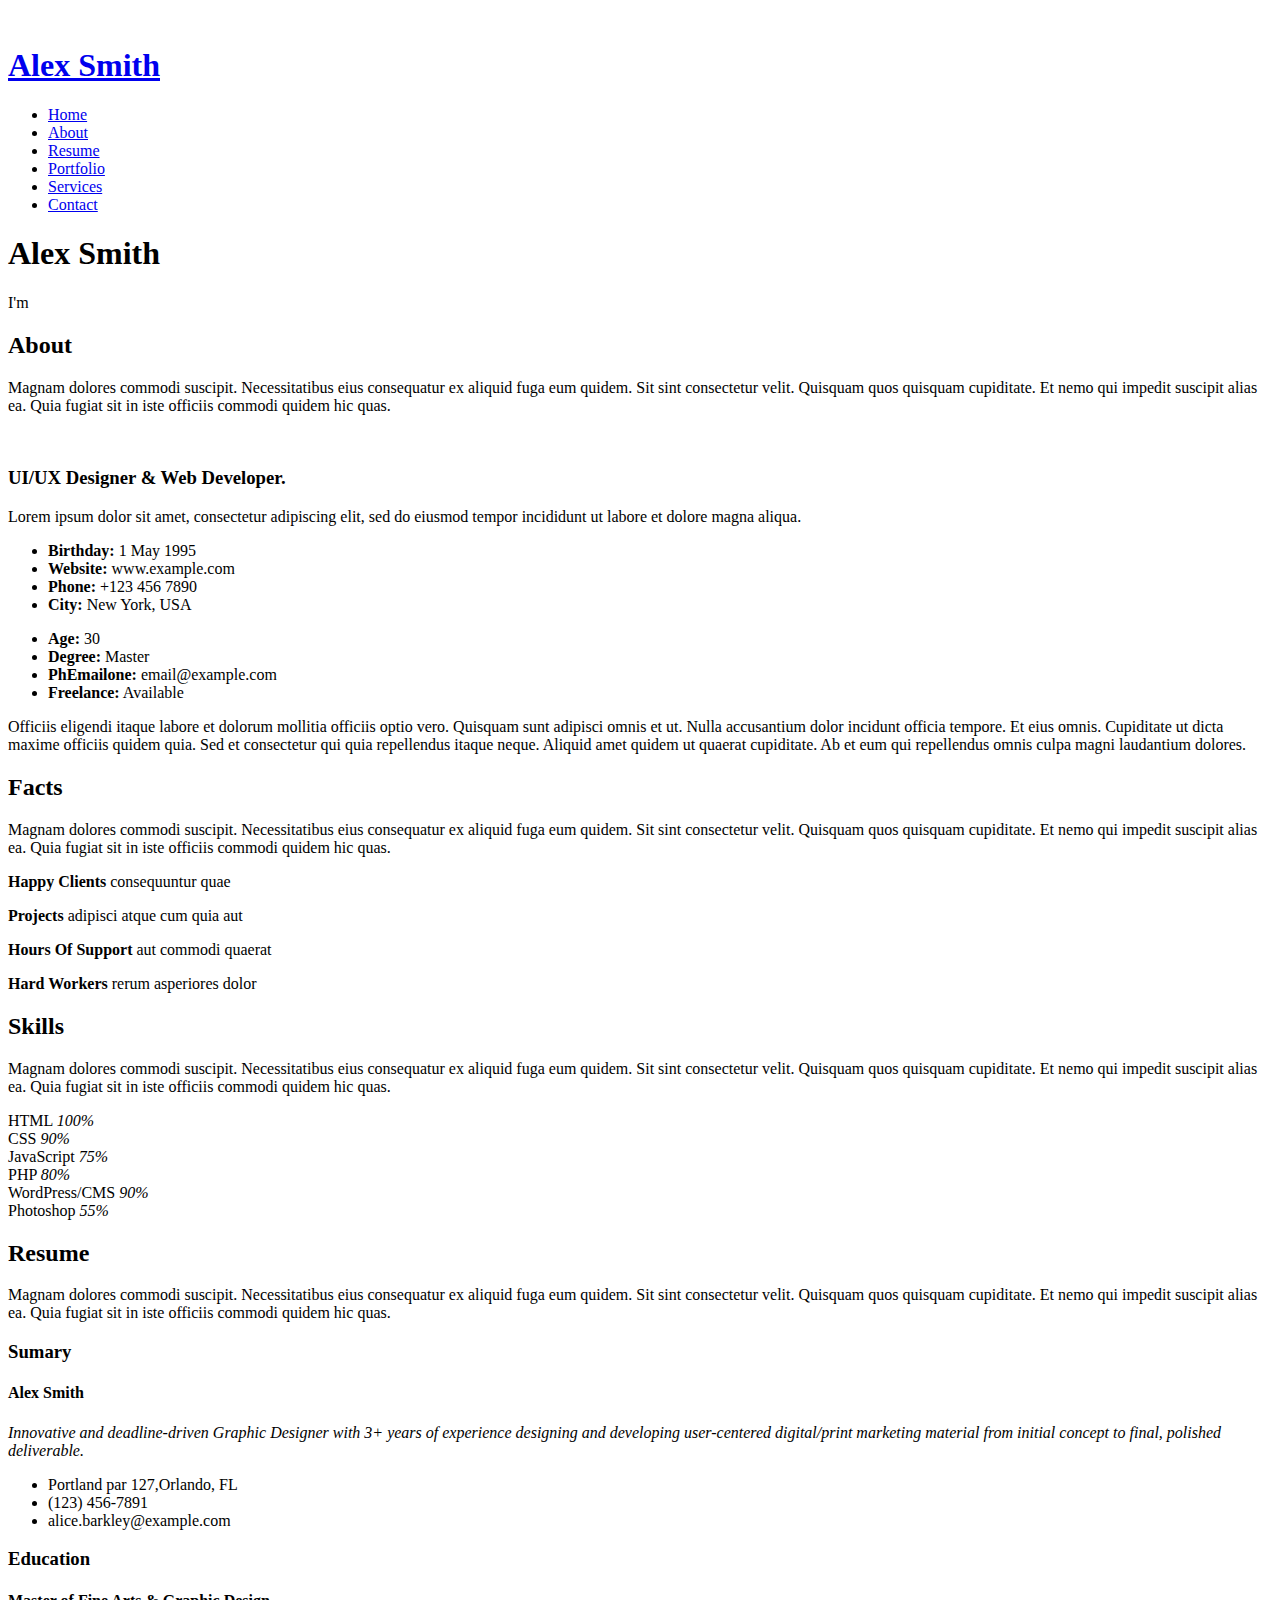
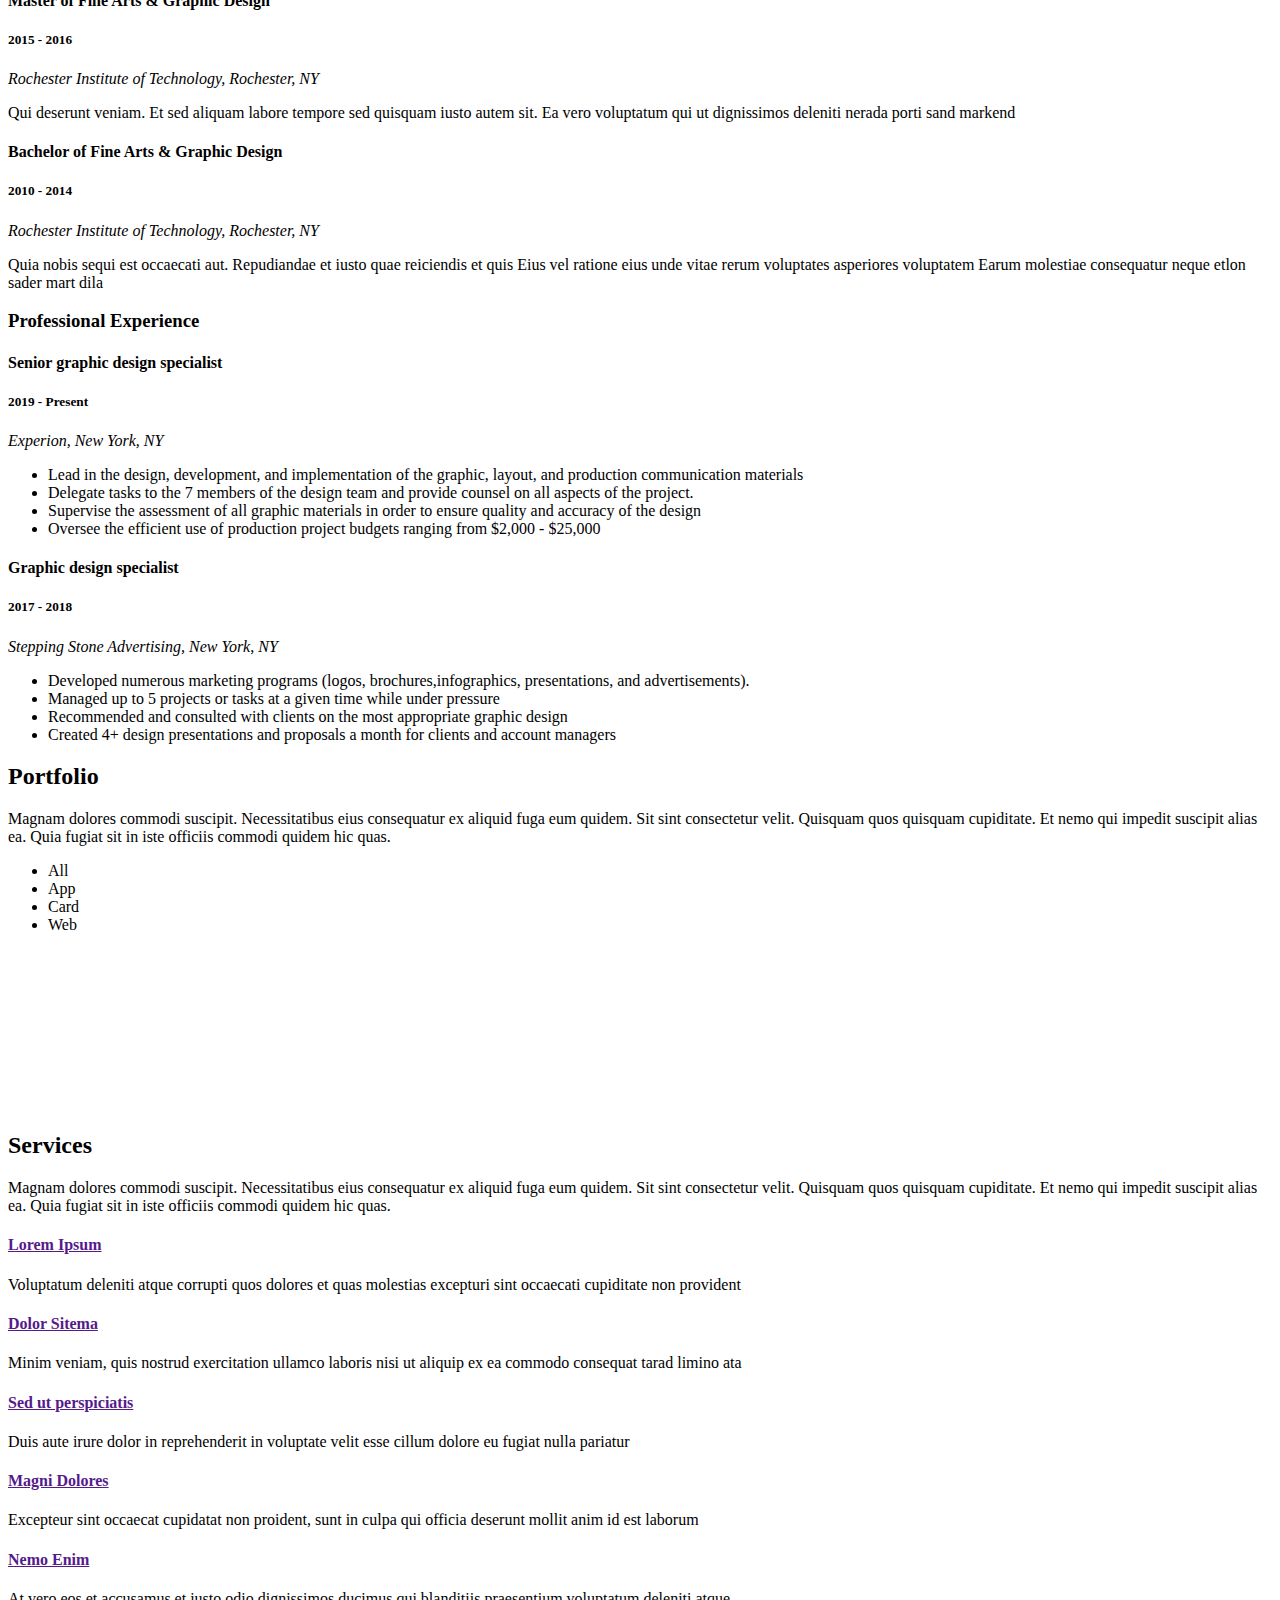
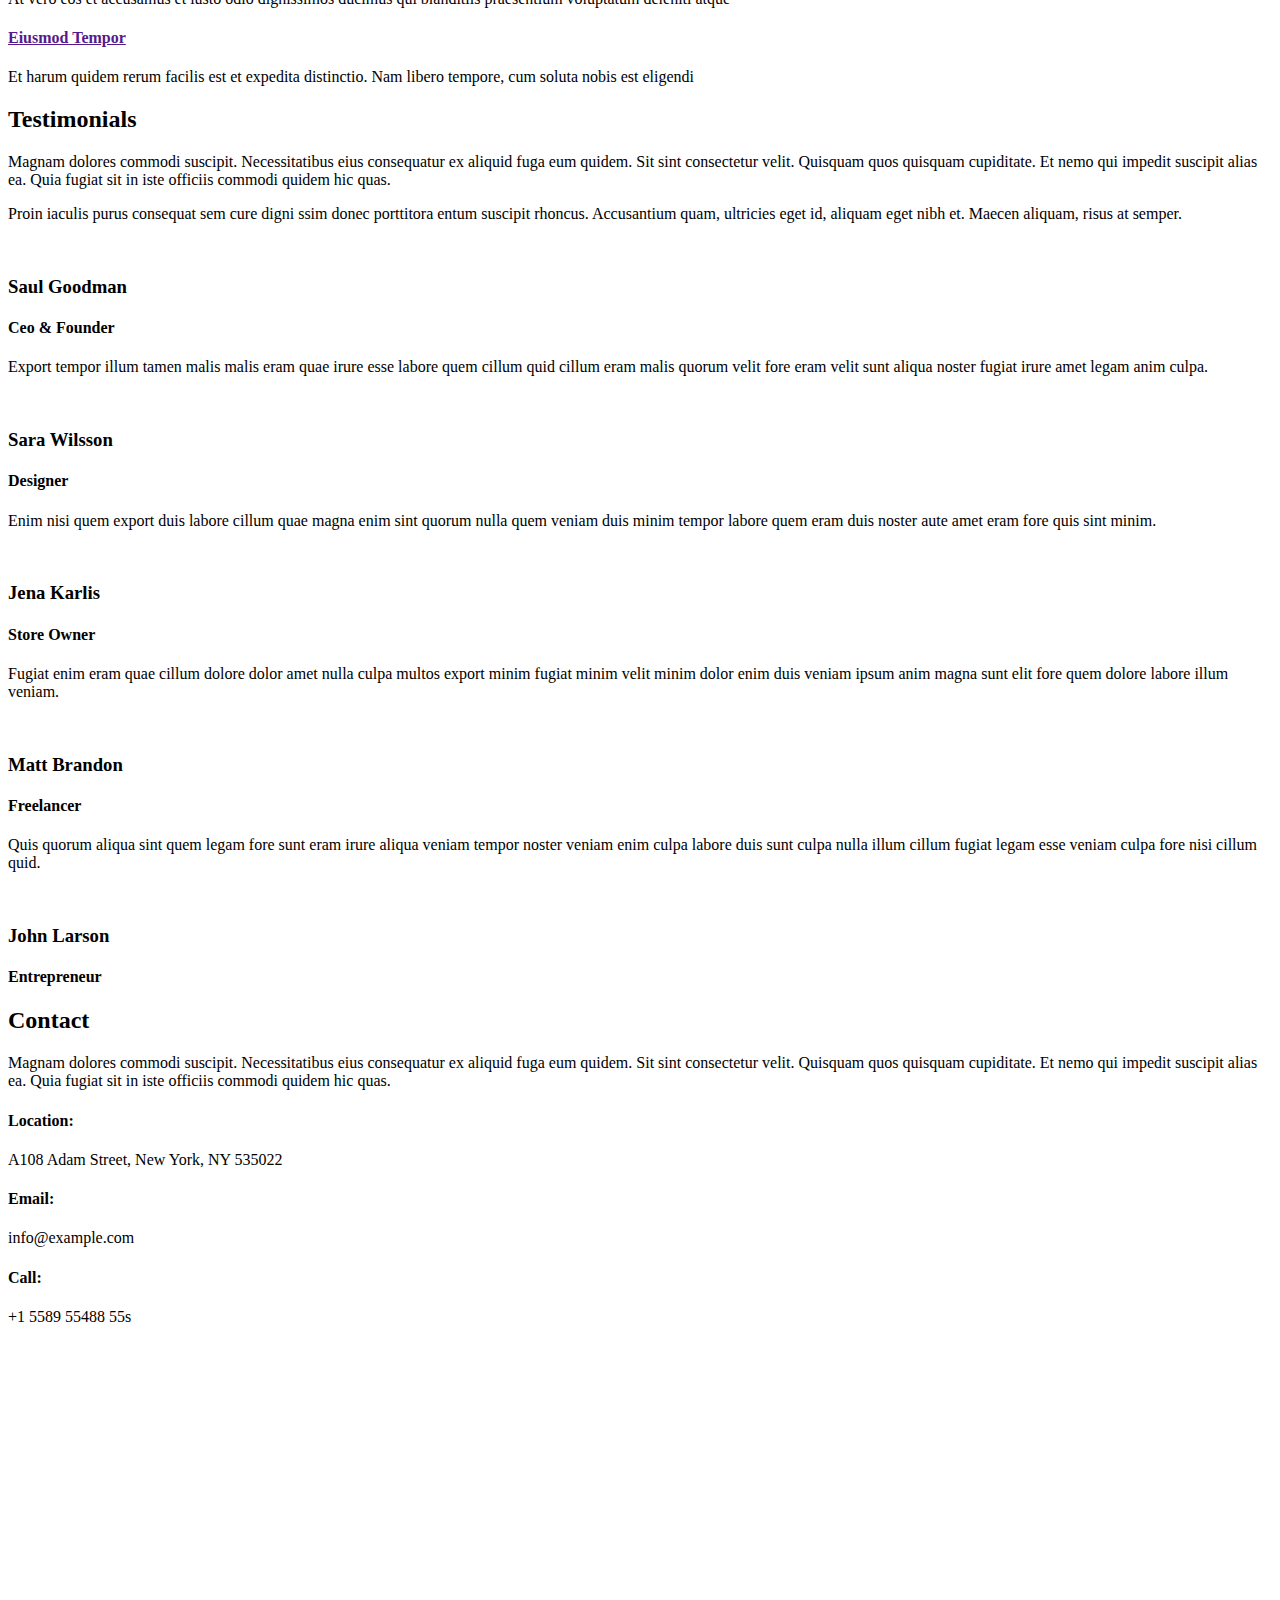
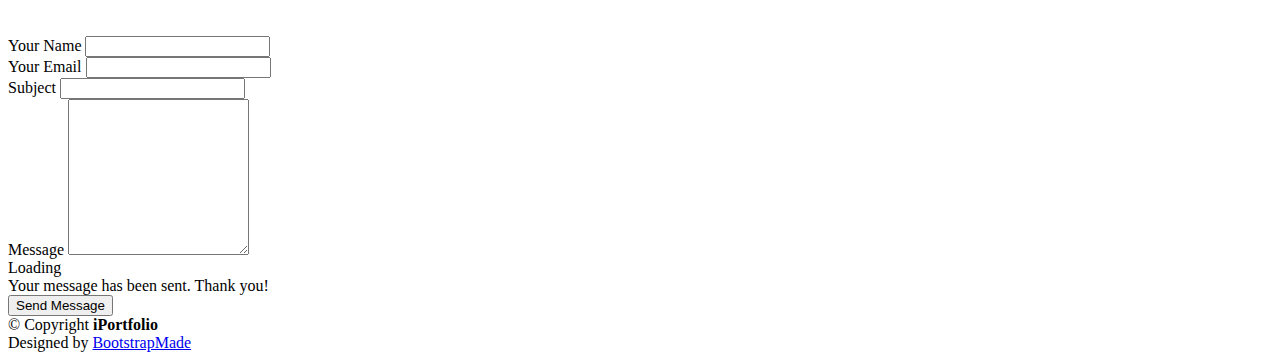
==== index.html @ 8439ad26 "Add files via upload" ====
<!DOCTYPE html>
<html lang="en">

<head>
  <meta charset="utf-8">
  <meta content="width=device-width, initial-scale=1.0" name="viewport">

  <title>iPortfolio Bootstrap Template - Index</title>
  <meta content="" name="description">
  <meta content="" name="keywords">

  <!-- Favicons -->
  <link href="assets/img/favicon.png" rel="icon">
  <link href="assets/img/apple-touch-icon.png" rel="apple-touch-icon">

  <!-- Google Fonts -->
  <link href="https://fonts.googleapis.com/css?family=Open+Sans:300,300i,400,400i,600,600i,700,700i|Raleway:300,300i,400,400i,500,500i,600,600i,700,700i|Poppins:300,300i,400,400i,500,500i,600,600i,700,700i" rel="stylesheet">

  <!-- Vendor CSS Files -->
  <link href="assets/vendor/aos/aos.css" rel="stylesheet">
  <link href="assets/vendor/bootstrap/css/bootstrap.min.css" rel="stylesheet">
  <link href="assets/vendor/bootstrap-icons/bootstrap-icons.css" rel="stylesheet">
  <link href="assets/vendor/boxicons/css/boxicons.min.css" rel="stylesheet">
  <link href="assets/vendor/glightbox/css/glightbox.min.css" rel="stylesheet">
  <link href="assets/vendor/swiper/swiper-bundle.min.css" rel="stylesheet">

  <!-- Template Main CSS File -->
  <link href="assets/css/style.css" rel="stylesheet">

  <!-- =======================================================
  * Template Name: iPortfolio - v3.9.1
  * Template URL: https://bootstrapmade.com/iportfolio-bootstrap-portfolio-websites-template/
  * Author: BootstrapMade.com
  * License: https://bootstrapmade.com/license/
  ======================================================== -->
</head>

<body>

  <!-- ======= Mobile nav toggle button ======= -->
  <i class="bi bi-list mobile-nav-toggle d-xl-none"></i>

  <!-- ======= Header ======= -->
  <header id="header">
    <div class="d-flex flex-column">

      <div class="profile">
        <img src="assets/img/profile-img.jpg" alt="" class="img-fluid rounded-circle">
        <h1 class="text-light"><a href="index.html">Alex Smith</a></h1>
        <div class="social-links mt-3 text-center">
          <a href="#" class="twitter"><i class="bx bxl-twitter"></i></a>
          <a href="#" class="facebook"><i class="bx bxl-facebook"></i></a>
          <a href="#" class="instagram"><i class="bx bxl-instagram"></i></a>
          <a href="#" class="google-plus"><i class="bx bxl-skype"></i></a>
          <a href="#" class="linkedin"><i class="bx bxl-linkedin"></i></a>
        </div>
      </div>

      <nav id="navbar" class="nav-menu navbar">
        <ul>
          <li><a href="#hero" class="nav-link scrollto active"><i class="bx bx-home"></i> <span>Home</span></a></li>
          <li><a href="#about" class="nav-link scrollto"><i class="bx bx-user"></i> <span>About</span></a></li>
          <li><a href="#resume" class="nav-link scrollto"><i class="bx bx-file-blank"></i> <span>Resume</span></a></li>
          <li><a href="#portfolio" class="nav-link scrollto"><i class="bx bx-book-content"></i> <span>Portfolio</span></a></li>
          <li><a href="#services" class="nav-link scrollto"><i class="bx bx-server"></i> <span>Services</span></a></li>
          <li><a href="#contact" class="nav-link scrollto"><i class="bx bx-envelope"></i> <span>Contact</span></a></li>
        </ul>
      </nav><!-- .nav-menu -->
    </div>
  </header><!-- End Header -->

  <!-- ======= Hero Section ======= -->
  <section id="hero" class="d-flex flex-column justify-content-center align-items-center">
    <div class="hero-container" data-aos="fade-in">
      <h1>Alex Smith</h1>
      <p>I'm <span class="typed" data-typed-items="Designer, Developer, Freelancer, Photographer"></span></p>
    </div>
  </section><!-- End Hero -->

  <main id="main">

    <!-- ======= About Section ======= -->
    <section id="about" class="about">
      <div class="container">

        <div class="section-title">
          <h2>About</h2>
          <p>Magnam dolores commodi suscipit. Necessitatibus eius consequatur ex aliquid fuga eum quidem. Sit sint consectetur velit. Quisquam quos quisquam cupiditate. Et nemo qui impedit suscipit alias ea. Quia fugiat sit in iste officiis commodi quidem hic quas.</p>
        </div>

        <div class="row">
          <div class="col-lg-4" data-aos="fade-right">
            <img src="assets/img/profile-img.jpg" class="img-fluid" alt="">
          </div>
          <div class="col-lg-8 pt-4 pt-lg-0 content" data-aos="fade-left">
            <h3>UI/UX Designer &amp; Web Developer.</h3>
            <p class="fst-italic">
              Lorem ipsum dolor sit amet, consectetur adipiscing elit, sed do eiusmod tempor incididunt ut labore et dolore
              magna aliqua.
            </p>
            <div class="row">
              <div class="col-lg-6">
                <ul>
                  <li><i class="bi bi-chevron-right"></i> <strong>Birthday:</strong> <span>1 May 1995</span></li>
                  <li><i class="bi bi-chevron-right"></i> <strong>Website:</strong> <span>www.example.com</span></li>
                  <li><i class="bi bi-chevron-right"></i> <strong>Phone:</strong> <span>+123 456 7890</span></li>
                  <li><i class="bi bi-chevron-right"></i> <strong>City:</strong> <span>New York, USA</span></li>
                </ul>
              </div>
              <div class="col-lg-6">
                <ul>
                  <li><i class="bi bi-chevron-right"></i> <strong>Age:</strong> <span>30</span></li>
                  <li><i class="bi bi-chevron-right"></i> <strong>Degree:</strong> <span>Master</span></li>
                  <li><i class="bi bi-chevron-right"></i> <strong>PhEmailone:</strong> <span>email@example.com</span></li>
                  <li><i class="bi bi-chevron-right"></i> <strong>Freelance:</strong> <span>Available</span></li>
                </ul>
              </div>
            </div>
            <p>
              Officiis eligendi itaque labore et dolorum mollitia officiis optio vero. Quisquam sunt adipisci omnis et ut. Nulla accusantium dolor incidunt officia tempore. Et eius omnis.
              Cupiditate ut dicta maxime officiis quidem quia. Sed et consectetur qui quia repellendus itaque neque. Aliquid amet quidem ut quaerat cupiditate. Ab et eum qui repellendus omnis culpa magni laudantium dolores.
            </p>
          </div>
        </div>

      </div>
    </section><!-- End About Section -->

    <!-- ======= Facts Section ======= -->
    <section id="facts" class="facts">
      <div class="container">

        <div class="section-title">
          <h2>Facts</h2>
          <p>Magnam dolores commodi suscipit. Necessitatibus eius consequatur ex aliquid fuga eum quidem. Sit sint consectetur velit. Quisquam quos quisquam cupiditate. Et nemo qui impedit suscipit alias ea. Quia fugiat sit in iste officiis commodi quidem hic quas.</p>
        </div>

        <div class="row no-gutters">

          <div class="col-lg-3 col-md-6 d-md-flex align-items-md-stretch" data-aos="fade-up">
            <div class="count-box">
              <i class="bi bi-emoji-smile"></i>
              <span data-purecounter-start="0" data-purecounter-end="232" data-purecounter-duration="1" class="purecounter"></span>
              <p><strong>Happy Clients</strong> consequuntur quae</p>
            </div>
          </div>

          <div class="col-lg-3 col-md-6 d-md-flex align-items-md-stretch" data-aos="fade-up" data-aos-delay="100">
            <div class="count-box">
              <i class="bi bi-journal-richtext"></i>
              <span data-purecounter-start="0" data-purecounter-end="521" data-purecounter-duration="1" class="purecounter"></span>
              <p><strong>Projects</strong> adipisci atque cum quia aut</p>
            </div>
          </div>

          <div class="col-lg-3 col-md-6 d-md-flex align-items-md-stretch" data-aos="fade-up" data-aos-delay="200">
            <div class="count-box">
              <i class="bi bi-headset"></i>
              <span data-purecounter-start="0" data-purecounter-end="1453" data-purecounter-duration="1" class="purecounter"></span>
              <p><strong>Hours Of Support</strong> aut commodi quaerat</p>
            </div>
          </div>

          <div class="col-lg-3 col-md-6 d-md-flex align-items-md-stretch" data-aos="fade-up" data-aos-delay="300">
            <div class="count-box">
              <i class="bi bi-people"></i>
              <span data-purecounter-start="0" data-purecounter-end="32" data-purecounter-duration="1" class="purecounter"></span>
              <p><strong>Hard Workers</strong> rerum asperiores dolor</p>
            </div>
          </div>

        </div>

      </div>
    </section><!-- End Facts Section -->

    <!-- ======= Skills Section ======= -->
    <section id="skills" class="skills section-bg">
      <div class="container">

        <div class="section-title">
          <h2>Skills</h2>
          <p>Magnam dolores commodi suscipit. Necessitatibus eius consequatur ex aliquid fuga eum quidem. Sit sint consectetur velit. Quisquam quos quisquam cupiditate. Et nemo qui impedit suscipit alias ea. Quia fugiat sit in iste officiis commodi quidem hic quas.</p>
        </div>

        <div class="row skills-content">

          <div class="col-lg-6" data-aos="fade-up">

            <div class="progress">
              <span class="skill">HTML <i class="val">100%</i></span>
              <div class="progress-bar-wrap">
                <div class="progress-bar" role="progressbar" aria-valuenow="100" aria-valuemin="0" aria-valuemax="100"></div>
              </div>
            </div>

            <div class="progress">
              <span class="skill">CSS <i class="val">90%</i></span>
              <div class="progress-bar-wrap">
                <div class="progress-bar" role="progressbar" aria-valuenow="90" aria-valuemin="0" aria-valuemax="100"></div>
              </div>
            </div>

            <div class="progress">
              <span class="skill">JavaScript <i class="val">75%</i></span>
              <div class="progress-bar-wrap">
                <div class="progress-bar" role="progressbar" aria-valuenow="75" aria-valuemin="0" aria-valuemax="100"></div>
              </div>
            </div>

          </div>

          <div class="col-lg-6" data-aos="fade-up" data-aos-delay="100">

            <div class="progress">
              <span class="skill">PHP <i class="val">80%</i></span>
              <div class="progress-bar-wrap">
                <div class="progress-bar" role="progressbar" aria-valuenow="80" aria-valuemin="0" aria-valuemax="100"></div>
              </div>
            </div>

            <div class="progress">
              <span class="skill">WordPress/CMS <i class="val">90%</i></span>
              <div class="progress-bar-wrap">
                <div class="progress-bar" role="progressbar" aria-valuenow="90" aria-valuemin="0" aria-valuemax="100"></div>
              </div>
            </div>

            <div class="progress">
              <span class="skill">Photoshop <i class="val">55%</i></span>
              <div class="progress-bar-wrap">
                <div class="progress-bar" role="progressbar" aria-valuenow="55" aria-valuemin="0" aria-valuemax="100"></div>
              </div>
            </div>

          </div>

        </div>

      </div>
    </section><!-- End Skills Section -->

    <!-- ======= Resume Section ======= -->
    <section id="resume" class="resume">
      <div class="container">

        <div class="section-title">
          <h2>Resume</h2>
          <p>Magnam dolores commodi suscipit. Necessitatibus eius consequatur ex aliquid fuga eum quidem. Sit sint consectetur velit. Quisquam quos quisquam cupiditate. Et nemo qui impedit suscipit alias ea. Quia fugiat sit in iste officiis commodi quidem hic quas.</p>
        </div>

        <div class="row">
          <div class="col-lg-6" data-aos="fade-up">
            <h3 class="resume-title">Sumary</h3>
            <div class="resume-item pb-0">
              <h4>Alex Smith</h4>
              <p><em>Innovative and deadline-driven Graphic Designer with 3+ years of experience designing and developing user-centered digital/print marketing material from initial concept to final, polished deliverable.</em></p>
              <ul>
                <li>Portland par 127,Orlando, FL</li>
                <li>(123) 456-7891</li>
                <li>alice.barkley@example.com</li>
              </ul>
            </div>

            <h3 class="resume-title">Education</h3>
            <div class="resume-item">
              <h4>Master of Fine Arts &amp; Graphic Design</h4>
              <h5>2015 - 2016</h5>
              <p><em>Rochester Institute of Technology, Rochester, NY</em></p>
              <p>Qui deserunt veniam. Et sed aliquam labore tempore sed quisquam iusto autem sit. Ea vero voluptatum qui ut dignissimos deleniti nerada porti sand markend</p>
            </div>
            <div class="resume-item">
              <h4>Bachelor of Fine Arts &amp; Graphic Design</h4>
              <h5>2010 - 2014</h5>
              <p><em>Rochester Institute of Technology, Rochester, NY</em></p>
              <p>Quia nobis sequi est occaecati aut. Repudiandae et iusto quae reiciendis et quis Eius vel ratione eius unde vitae rerum voluptates asperiores voluptatem Earum molestiae consequatur neque etlon sader mart dila</p>
            </div>
          </div>
          <div class="col-lg-6" data-aos="fade-up" data-aos-delay="100">
            <h3 class="resume-title">Professional Experience</h3>
            <div class="resume-item">
              <h4>Senior graphic design specialist</h4>
              <h5>2019 - Present</h5>
              <p><em>Experion, New York, NY </em></p>
              <ul>
                <li>Lead in the design, development, and implementation of the graphic, layout, and production communication materials</li>
                <li>Delegate tasks to the 7 members of the design team and provide counsel on all aspects of the project. </li>
                <li>Supervise the assessment of all graphic materials in order to ensure quality and accuracy of the design</li>
                <li>Oversee the efficient use of production project budgets ranging from $2,000 - $25,000</li>
              </ul>
            </div>
            <div class="resume-item">
              <h4>Graphic design specialist</h4>
              <h5>2017 - 2018</h5>
              <p><em>Stepping Stone Advertising, New York, NY</em></p>
              <ul>
                <li>Developed numerous marketing programs (logos, brochures,infographics, presentations, and advertisements).</li>
                <li>Managed up to 5 projects or tasks at a given time while under pressure</li>
                <li>Recommended and consulted with clients on the most appropriate graphic design</li>
                <li>Created 4+ design presentations and proposals a month for clients and account managers</li>
              </ul>
            </div>
          </div>
        </div>

      </div>
    </section><!-- End Resume Section -->

    <!-- ======= Portfolio Section ======= -->
    <section id="portfolio" class="portfolio section-bg">
      <div class="container">

        <div class="section-title">
          <h2>Portfolio</h2>
          <p>Magnam dolores commodi suscipit. Necessitatibus eius consequatur ex aliquid fuga eum quidem. Sit sint consectetur velit. Quisquam quos quisquam cupiditate. Et nemo qui impedit suscipit alias ea. Quia fugiat sit in iste officiis commodi quidem hic quas.</p>
        </div>

        <div class="row" data-aos="fade-up">
          <div class="col-lg-12 d-flex justify-content-center">
            <ul id="portfolio-flters">
              <li data-filter="*" class="filter-active">All</li>
              <li data-filter=".filter-app">App</li>
              <li data-filter=".filter-card">Card</li>
              <li data-filter=".filter-web">Web</li>
            </ul>
          </div>
        </div>

        <div class="row portfolio-container" data-aos="fade-up" data-aos-delay="100">

          <div class="col-lg-4 col-md-6 portfolio-item filter-app">
            <div class="portfolio-wrap">
              <img src="assets/img/portfolio/portfolio-1.jpg" class="img-fluid" alt="">
              <div class="portfolio-links">
                <a href="assets/img/portfolio/portfolio-1.jpg" data-gallery="portfolioGallery" class="portfolio-lightbox" title="App 1"><i class="bx bx-plus"></i></a>
                <a href="portfolio-details.html" title="More Details"><i class="bx bx-link"></i></a>
              </div>
            </div>
          </div>

          <div class="col-lg-4 col-md-6 portfolio-item filter-web">
            <div class="portfolio-wrap">
              <img src="assets/img/portfolio/portfolio-2.jpg" class="img-fluid" alt="">
              <div class="portfolio-links">
                <a href="assets/img/portfolio/portfolio-2.jpg" data-gallery="portfolioGallery" class="portfolio-lightbox" title="Web 3"><i class="bx bx-plus"></i></a>
                <a href="portfolio-details.html" title="More Details"><i class="bx bx-link"></i></a>
              </div>
            </div>
          </div>

          <div class="col-lg-4 col-md-6 portfolio-item filter-app">
            <div class="portfolio-wrap">
              <img src="assets/img/portfolio/portfolio-3.jpg" class="img-fluid" alt="">
              <div class="portfolio-links">
                <a href="assets/img/portfolio/portfolio-3.jpg" data-gallery="portfolioGallery" class="portfolio-lightbox" title="App 2"><i class="bx bx-plus"></i></a>
                <a href="portfolio-details.html" title="More Details"><i class="bx bx-link"></i></a>
              </div>
            </div>
          </div>

          <div class="col-lg-4 col-md-6 portfolio-item filter-card">
            <div class="portfolio-wrap">
              <img src="assets/img/portfolio/portfolio-4.jpg" class="img-fluid" alt="">
              <div class="portfolio-links">
                <a href="assets/img/portfolio/portfolio-4.jpg" data-gallery="portfolioGallery" class="portfolio-lightbox" title="Card 2"><i class="bx bx-plus"></i></a>
                <a href="portfolio-details.html" title="More Details"><i class="bx bx-link"></i></a>
              </div>
            </div>
          </div>

          <div class="col-lg-4 col-md-6 portfolio-item filter-web">
            <div class="portfolio-wrap">
              <img src="assets/img/portfolio/portfolio-5.jpg" class="img-fluid" alt="">
              <div class="portfolio-links">
                <a href="assets/img/portfolio/portfolio-5.jpg" data-gallery="portfolioGallery" class="portfolio-lightbox" title="Web 2"><i class="bx bx-plus"></i></a>
                <a href="portfolio-details.html" title="More Details"><i class="bx bx-link"></i></a>
              </div>
            </div>
          </div>

          <div class="col-lg-4 col-md-6 portfolio-item filter-app">
            <div class="portfolio-wrap">
              <img src="assets/img/portfolio/portfolio-6.jpg" class="img-fluid" alt="">
              <div class="portfolio-links">
                <a href="assets/img/portfolio/portfolio-6.jpg" data-gallery="portfolioGallery" class="portfolio-lightbox" title="App 3"><i class="bx bx-plus"></i></a>
                <a href="portfolio-details.html" title="More Details"><i class="bx bx-link"></i></a>
              </div>
            </div>
          </div>

          <div class="col-lg-4 col-md-6 portfolio-item filter-card">
            <div class="portfolio-wrap">
              <img src="assets/img/portfolio/portfolio-7.jpg" class="img-fluid" alt="">
              <div class="portfolio-links">
                <a href="assets/img/portfolio/portfolio-7.jpg" data-gallery="portfolioGallery" class="portfolio-lightbox" title="Card 1"><i class="bx bx-plus"></i></a>
                <a href="portfolio-details.html" title="More Details"><i class="bx bx-link"></i></a>
              </div>
            </div>
          </div>

          <div class="col-lg-4 col-md-6 portfolio-item filter-card">
            <div class="portfolio-wrap">
              <img src="assets/img/portfolio/portfolio-8.jpg" class="img-fluid" alt="">
              <div class="portfolio-links">
                <a href="assets/img/portfolio/portfolio-8.jpg" data-gallery="portfolioGallery" class="portfolio-lightbox" title="Card 3"><i class="bx bx-plus"></i></a>
                <a href="portfolio-details.html" title="More Details"><i class="bx bx-link"></i></a>
              </div>
            </div>
          </div>

          <div class="col-lg-4 col-md-6 portfolio-item filter-web">
            <div class="portfolio-wrap">
              <img src="assets/img/portfolio/portfolio-9.jpg" class="img-fluid" alt="">
              <div class="portfolio-links">
                <a href="assets/img/portfolio/portfolio-9.jpg" data-gallery="portfolioGallery" class="portfolio-lightbox" title="Web 3"><i class="bx bx-plus"></i></a>
                <a href="portfolio-details.html" title="More Details"><i class="bx bx-link"></i></a>
              </div>
            </div>
          </div>

        </div>

      </div>
    </section><!-- End Portfolio Section -->

    <!-- ======= Services Section ======= -->
    <section id="services" class="services">
      <div class="container">

        <div class="section-title">
          <h2>Services</h2>
          <p>Magnam dolores commodi suscipit. Necessitatibus eius consequatur ex aliquid fuga eum quidem. Sit sint consectetur velit. Quisquam quos quisquam cupiditate. Et nemo qui impedit suscipit alias ea. Quia fugiat sit in iste officiis commodi quidem hic quas.</p>
        </div>

        <div class="row">
          <div class="col-lg-4 col-md-6 icon-box" data-aos="fade-up">
            <div class="icon"><i class="bi bi-briefcase"></i></div>
            <h4 class="title"><a href="">Lorem Ipsum</a></h4>
            <p class="description">Voluptatum deleniti atque corrupti quos dolores et quas molestias excepturi sint occaecati cupiditate non provident</p>
          </div>
          <div class="col-lg-4 col-md-6 icon-box" data-aos="fade-up" data-aos-delay="100">
            <div class="icon"><i class="bi bi-card-checklist"></i></div>
            <h4 class="title"><a href="">Dolor Sitema</a></h4>
            <p class="description">Minim veniam, quis nostrud exercitation ullamco laboris nisi ut aliquip ex ea commodo consequat tarad limino ata</p>
          </div>
          <div class="col-lg-4 col-md-6 icon-box" data-aos="fade-up" data-aos-delay="200">
            <div class="icon"><i class="bi bi-bar-chart"></i></div>
            <h4 class="title"><a href="">Sed ut perspiciatis</a></h4>
            <p class="description">Duis aute irure dolor in reprehenderit in voluptate velit esse cillum dolore eu fugiat nulla pariatur</p>
          </div>
          <div class="col-lg-4 col-md-6 icon-box" data-aos="fade-up" data-aos-delay="300">
            <div class="icon"><i class="bi bi-binoculars"></i></div>
            <h4 class="title"><a href="">Magni Dolores</a></h4>
            <p class="description">Excepteur sint occaecat cupidatat non proident, sunt in culpa qui officia deserunt mollit anim id est laborum</p>
          </div>
          <div class="col-lg-4 col-md-6 icon-box" data-aos="fade-up" data-aos-delay="400">
            <div class="icon"><i class="bi bi-brightness-high"></i></div>
            <h4 class="title"><a href="">Nemo Enim</a></h4>
            <p class="description">At vero eos et accusamus et iusto odio dignissimos ducimus qui blanditiis praesentium voluptatum deleniti atque</p>
          </div>
          <div class="col-lg-4 col-md-6 icon-box" data-aos="fade-up" data-aos-delay="500">
            <div class="icon"><i class="bi bi-calendar4-week"></i></div>
            <h4 class="title"><a href="">Eiusmod Tempor</a></h4>
            <p class="description">Et harum quidem rerum facilis est et expedita distinctio. Nam libero tempore, cum soluta nobis est eligendi</p>
          </div>
        </div>

      </div>
    </section><!-- End Services Section -->

    <!-- ======= Testimonials Section ======= -->
    <section id="testimonials" class="testimonials section-bg">
      <div class="container">

        <div class="section-title">
          <h2>Testimonials</h2>
          <p>Magnam dolores commodi suscipit. Necessitatibus eius consequatur ex aliquid fuga eum quidem. Sit sint consectetur velit. Quisquam quos quisquam cupiditate. Et nemo qui impedit suscipit alias ea. Quia fugiat sit in iste officiis commodi quidem hic quas.</p>
        </div>

        <div class="testimonials-slider swiper" data-aos="fade-up" data-aos-delay="100">
          <div class="swiper-wrapper">

            <div class="swiper-slide">
              <div class="testimonial-item" data-aos="fade-up">
                <p>
                  <i class="bx bxs-quote-alt-left quote-icon-left"></i>
                  Proin iaculis purus consequat sem cure digni ssim donec porttitora entum suscipit rhoncus. Accusantium quam, ultricies eget id, aliquam eget nibh et. Maecen aliquam, risus at semper.
                  <i class="bx bxs-quote-alt-right quote-icon-right"></i>
                </p>
                <img src="assets/img/testimonials/testimonials-1.jpg" class="testimonial-img" alt="">
                <h3>Saul Goodman</h3>
                <h4>Ceo &amp; Founder</h4>
              </div>
            </div><!-- End testimonial item -->

            <div class="swiper-slide">
              <div class="testimonial-item" data-aos="fade-up" data-aos-delay="100">
                <p>
                  <i class="bx bxs-quote-alt-left quote-icon-left"></i>
                  Export tempor illum tamen malis malis eram quae irure esse labore quem cillum quid cillum eram malis quorum velit fore eram velit sunt aliqua noster fugiat irure amet legam anim culpa.
                  <i class="bx bxs-quote-alt-right quote-icon-right"></i>
                </p>
                <img src="assets/img/testimonials/testimonials-2.jpg" class="testimonial-img" alt="">
                <h3>Sara Wilsson</h3>
                <h4>Designer</h4>
              </div>
            </div><!-- End testimonial item -->

            <div class="swiper-slide">
              <div class="testimonial-item" data-aos="fade-up" data-aos-delay="200">
                <p>
                  <i class="bx bxs-quote-alt-left quote-icon-left"></i>
                  Enim nisi quem export duis labore cillum quae magna enim sint quorum nulla quem veniam duis minim tempor labore quem eram duis noster aute amet eram fore quis sint minim.
                  <i class="bx bxs-quote-alt-right quote-icon-right"></i>
                </p>
                <img src="assets/img/testimonials/testimonials-3.jpg" class="testimonial-img" alt="">
                <h3>Jena Karlis</h3>
                <h4>Store Owner</h4>
              </div>
            </div><!-- End testimonial item -->

            <div class="swiper-slide">
              <div class="testimonial-item" data-aos="fade-up" data-aos-delay="300">
                <p>
                  <i class="bx bxs-quote-alt-left quote-icon-left"></i>
                  Fugiat enim eram quae cillum dolore dolor amet nulla culpa multos export minim fugiat minim velit minim dolor enim duis veniam ipsum anim magna sunt elit fore quem dolore labore illum veniam.
                  <i class="bx bxs-quote-alt-right quote-icon-right"></i>
                </p>
                <img src="assets/img/testimonials/testimonials-4.jpg" class="testimonial-img" alt="">
                <h3>Matt Brandon</h3>
                <h4>Freelancer</h4>
              </div>
            </div><!-- End testimonial item -->

            <div class="swiper-slide">
              <div class="testimonial-item" data-aos="fade-up" data-aos-delay="400">
                <p>
                  <i class="bx bxs-quote-alt-left quote-icon-left"></i>
                  Quis quorum aliqua sint quem legam fore sunt eram irure aliqua veniam tempor noster veniam enim culpa labore duis sunt culpa nulla illum cillum fugiat legam esse veniam culpa fore nisi cillum quid.
                  <i class="bx bxs-quote-alt-right quote-icon-right"></i>
                </p>
                <img src="assets/img/testimonials/testimonials-5.jpg" class="testimonial-img" alt="">
                <h3>John Larson</h3>
                <h4>Entrepreneur</h4>
              </div>
            </div><!-- End testimonial item -->

          </div>
          <div class="swiper-pagination"></div>
        </div>

      </div>
    </section><!-- End Testimonials Section -->

    <!-- ======= Contact Section ======= -->
    <section id="contact" class="contact">
      <div class="container">

        <div class="section-title">
          <h2>Contact</h2>
          <p>Magnam dolores commodi suscipit. Necessitatibus eius consequatur ex aliquid fuga eum quidem. Sit sint consectetur velit. Quisquam quos quisquam cupiditate. Et nemo qui impedit suscipit alias ea. Quia fugiat sit in iste officiis commodi quidem hic quas.</p>
        </div>

        <div class="row" data-aos="fade-in">

          <div class="col-lg-5 d-flex align-items-stretch">
            <div class="info">
              <div class="address">
                <i class="bi bi-geo-alt"></i>
                <h4>Location:</h4>
                <p>A108 Adam Street, New York, NY 535022</p>
              </div>

              <div class="email">
                <i class="bi bi-envelope"></i>
                <h4>Email:</h4>
                <p>info@example.com</p>
              </div>

              <div class="phone">
                <i class="bi bi-phone"></i>
                <h4>Call:</h4>
                <p>+1 5589 55488 55s</p>
              </div>

              <iframe src="https://www.google.com/maps/embed?pb=!1m14!1m8!1m3!1d12097.433213460943!2d-74.0062269!3d40.7101282!3m2!1i1024!2i768!4f13.1!3m3!1m2!1s0x0%3A0xb89d1fe6bc499443!2sDowntown+Conference+Center!5e0!3m2!1smk!2sbg!4v1539943755621" frameborder="0" style="border:0; width: 100%; height: 290px;" allowfullscreen></iframe>
            </div>

          </div>

          <div class="col-lg-7 mt-5 mt-lg-0 d-flex align-items-stretch">
            <form action="forms/contact.php" method="post" role="form" class="php-email-form">
              <div class="row">
                <div class="form-group col-md-6">
                  <label for="name">Your Name</label>
                  <input type="text" name="name" class="form-control" id="name" required>
                </div>
                <div class="form-group col-md-6">
                  <label for="name">Your Email</label>
                  <input type="email" class="form-control" name="email" id="email" required>
                </div>
              </div>
              <div class="form-group">
                <label for="name">Subject</label>
                <input type="text" class="form-control" name="subject" id="subject" required>
              </div>
              <div class="form-group">
                <label for="name">Message</label>
                <textarea class="form-control" name="message" rows="10" required></textarea>
              </div>
              <div class="my-3">
                <div class="loading">Loading</div>
                <div class="error-message"></div>
                <div class="sent-message">Your message has been sent. Thank you!</div>
              </div>
              <div class="text-center"><button type="submit">Send Message</button></div>
            </form>
          </div>

        </div>

      </div>
    </section><!-- End Contact Section -->

  </main><!-- End #main -->

  <!-- ======= Footer ======= -->
  <footer id="footer">
    <div class="container">
      <div class="copyright">
        &copy; Copyright <strong><span>iPortfolio</span></strong>
      </div>
      <div class="credits">
        <!-- All the links in the footer should remain intact. -->
        <!-- You can delete the links only if you purchased the pro version. -->
        <!-- Licensing information: https://bootstrapmade.com/license/ -->
        <!-- Purchase the pro version with working PHP/AJAX contact form: https://bootstrapmade.com/iportfolio-bootstrap-portfolio-websites-template/ -->
        Designed by <a href="https://bootstrapmade.com/">BootstrapMade</a>
      </div>
    </div>
  </footer><!-- End  Footer -->

  <a href="#" class="back-to-top d-flex align-items-center justify-content-center"><i class="bi bi-arrow-up-short"></i></a>

  <!-- Vendor JS Files -->
  <script src="assets/vendor/purecounter/purecounter_vanilla.js"></script>
  <script src="assets/vendor/aos/aos.js"></script>
  <script src="assets/vendor/bootstrap/js/bootstrap.bundle.min.js"></script>
  <script src="assets/vendor/glightbox/js/glightbox.min.js"></script>
  <script src="assets/vendor/isotope-layout/isotope.pkgd.min.js"></script>
  <script src="assets/vendor/swiper/swiper-bundle.min.js"></script>
  <script src="assets/vendor/typed.js/typed.min.js"></script>
  <script src="assets/vendor/waypoints/noframework.waypoints.js"></script>
  <script src="assets/vendor/php-email-form/validate.js"></script>

  <!-- Template Main JS File -->
  <script src="assets/js/main.js"></script>

</body>

</html>
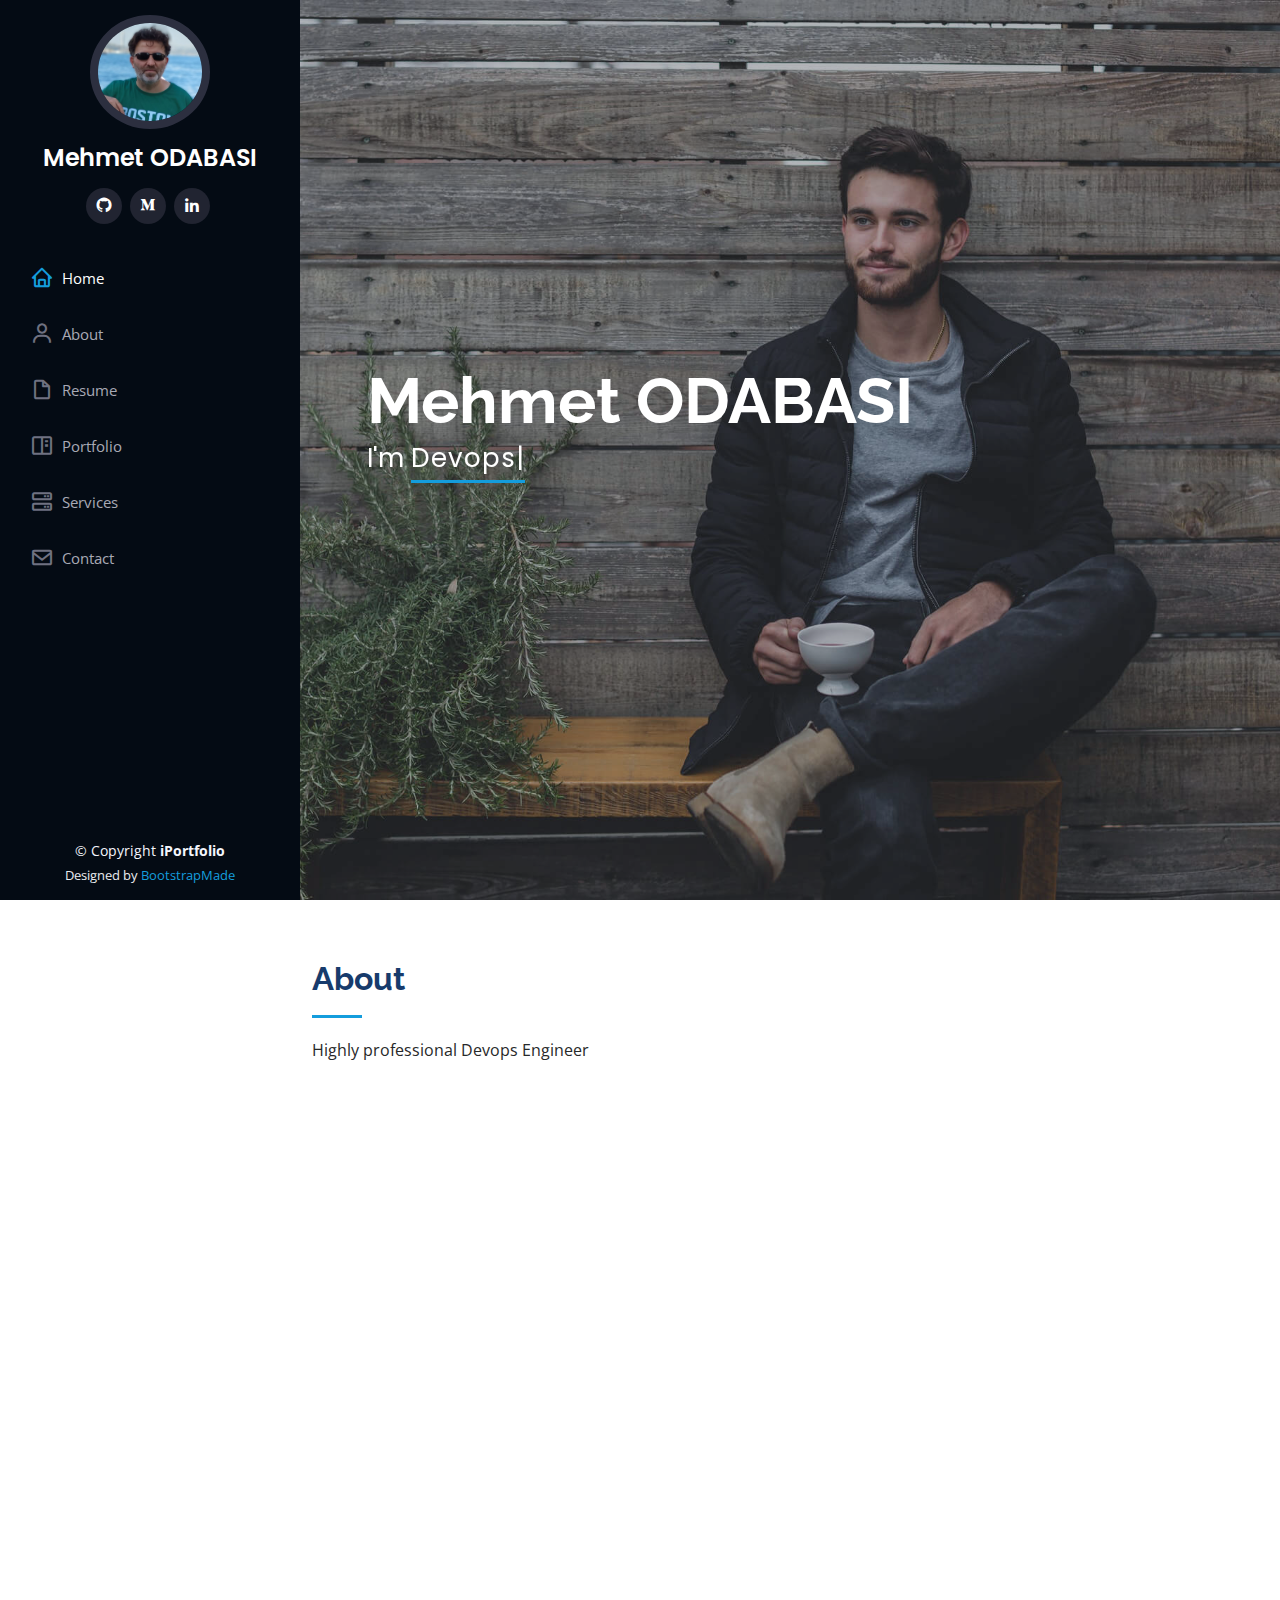
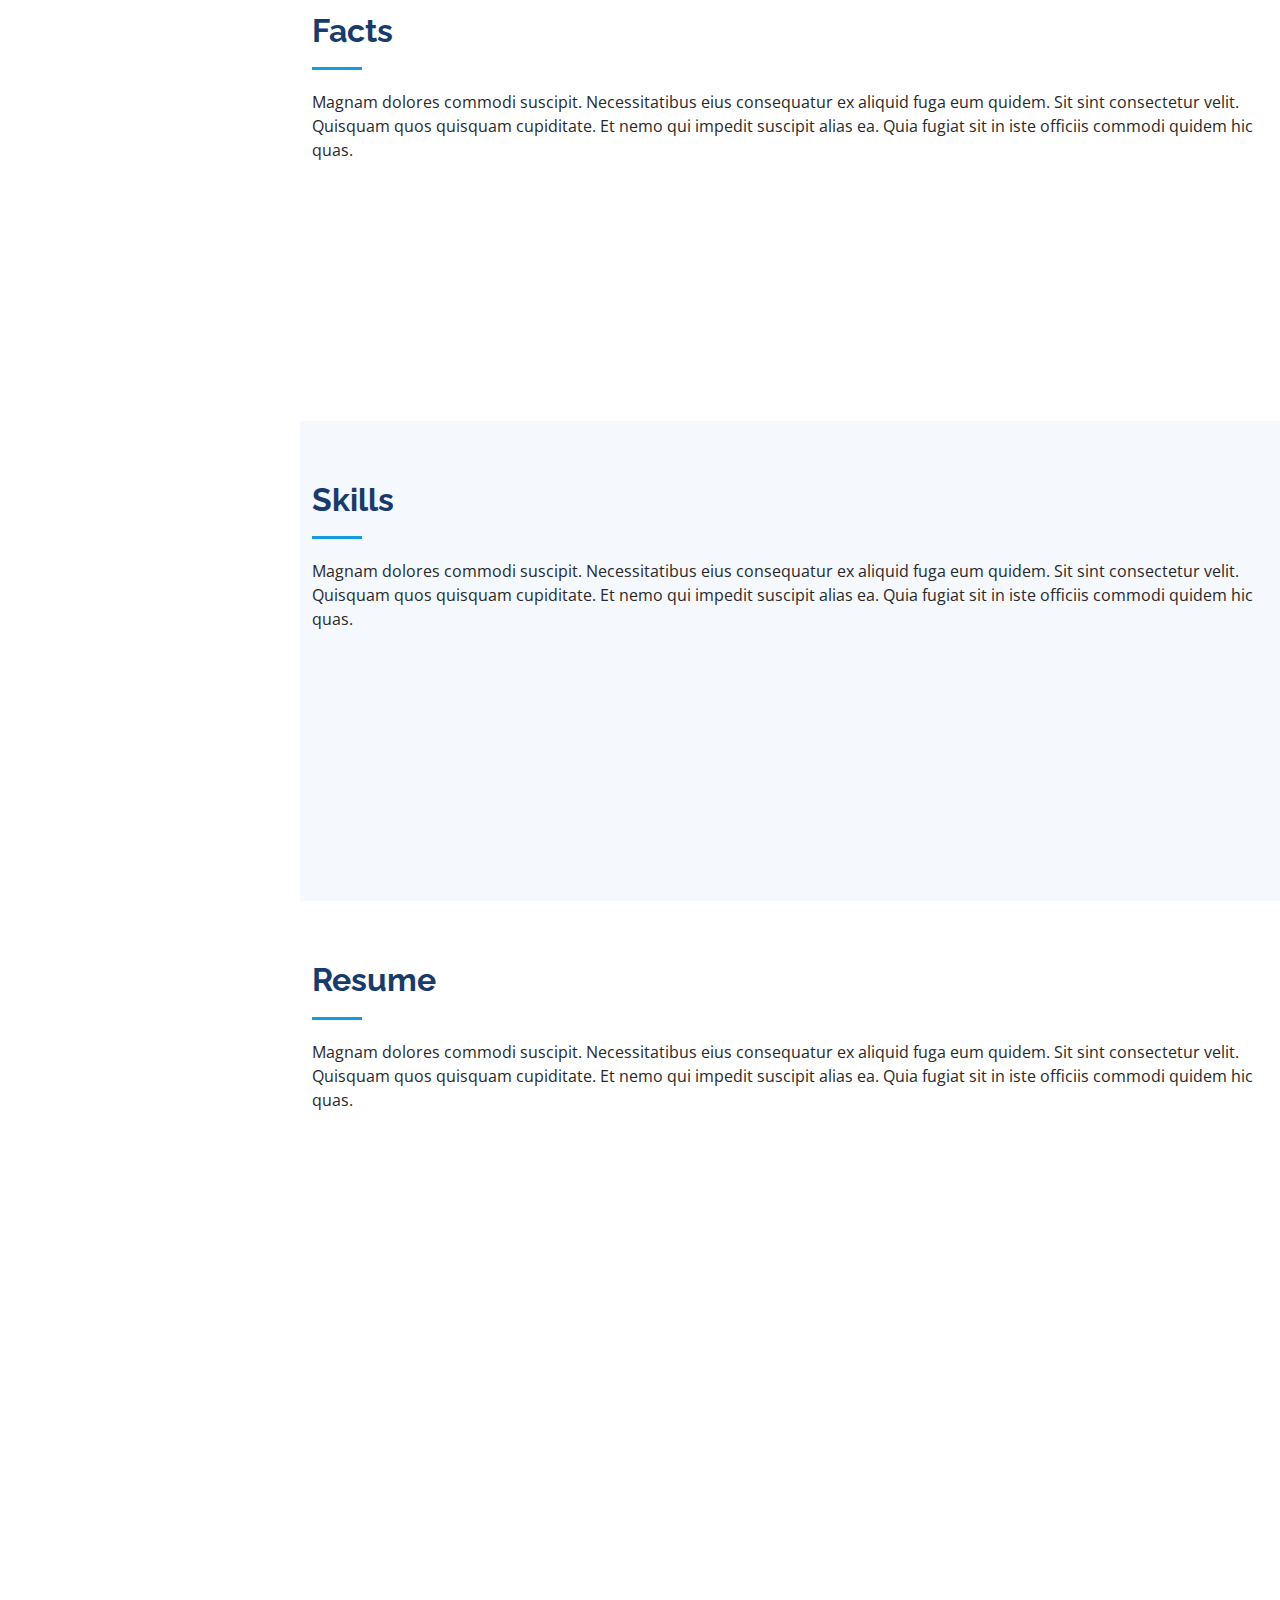
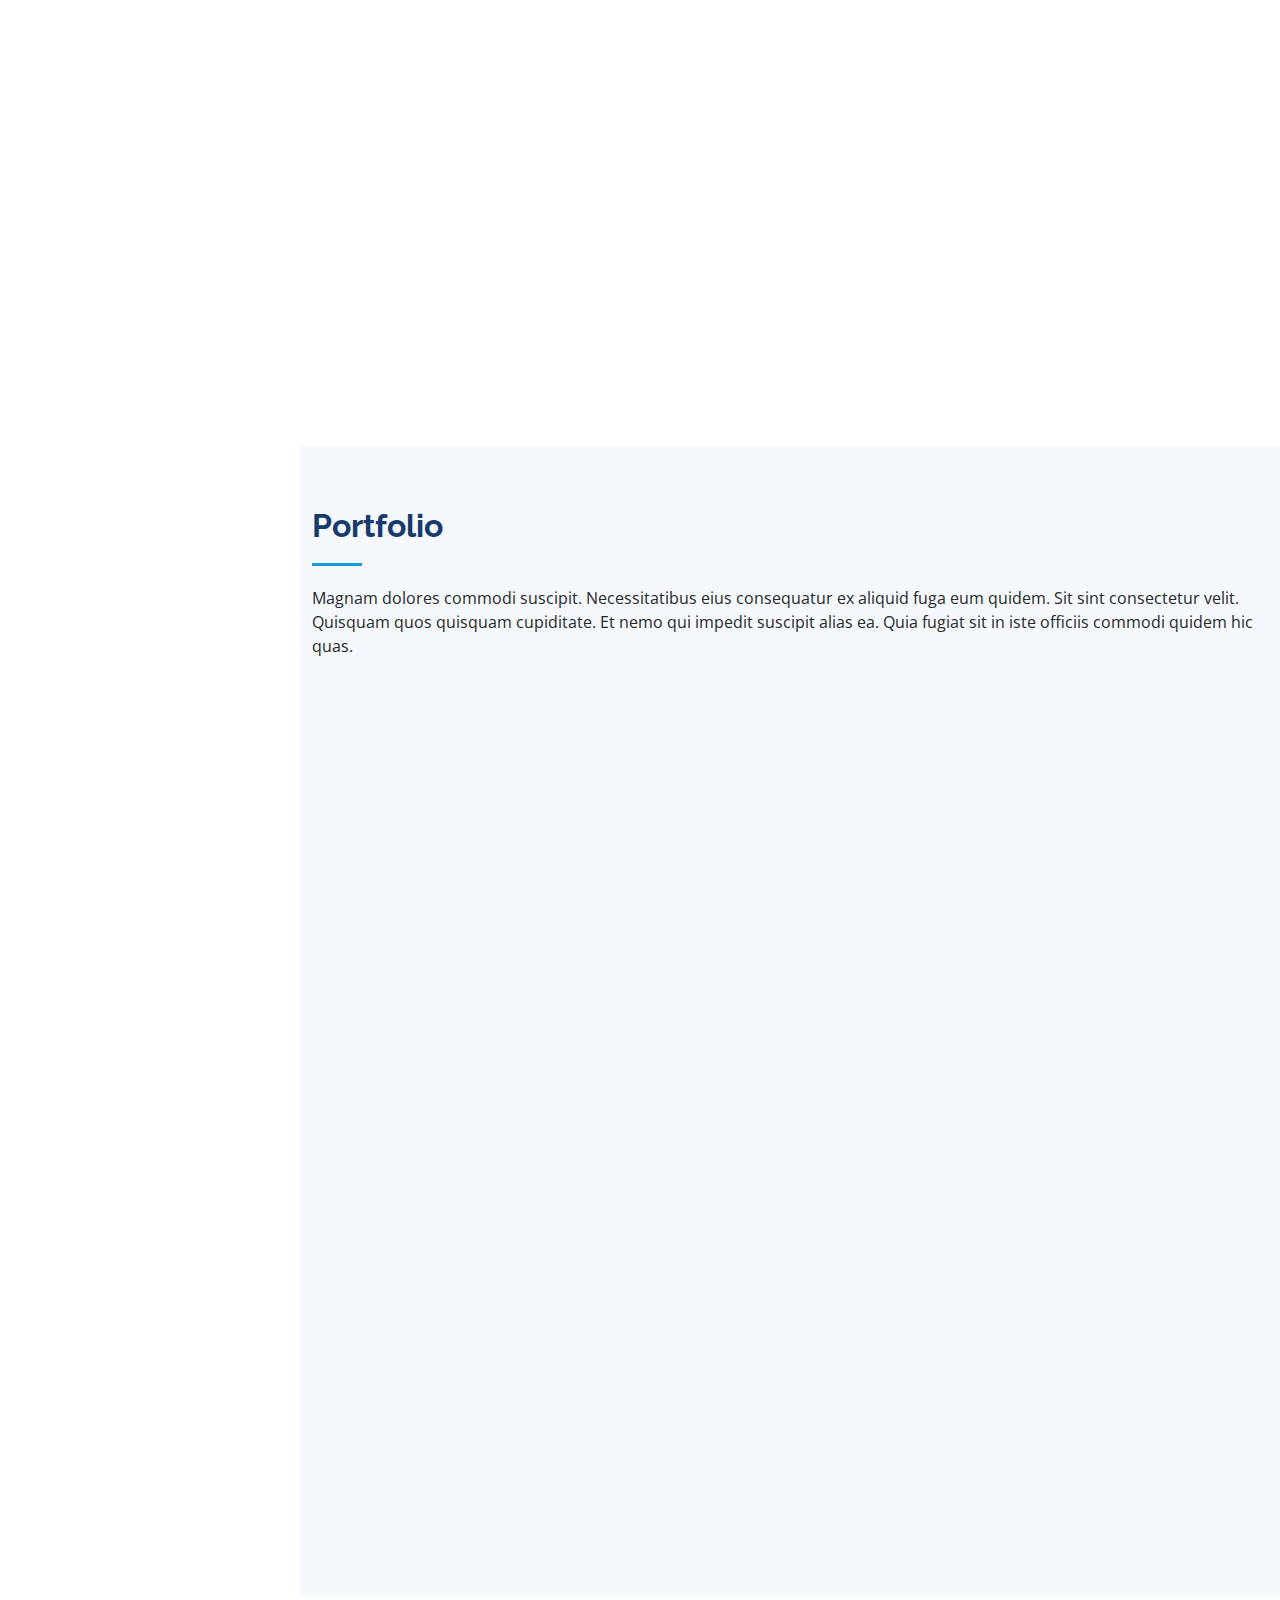
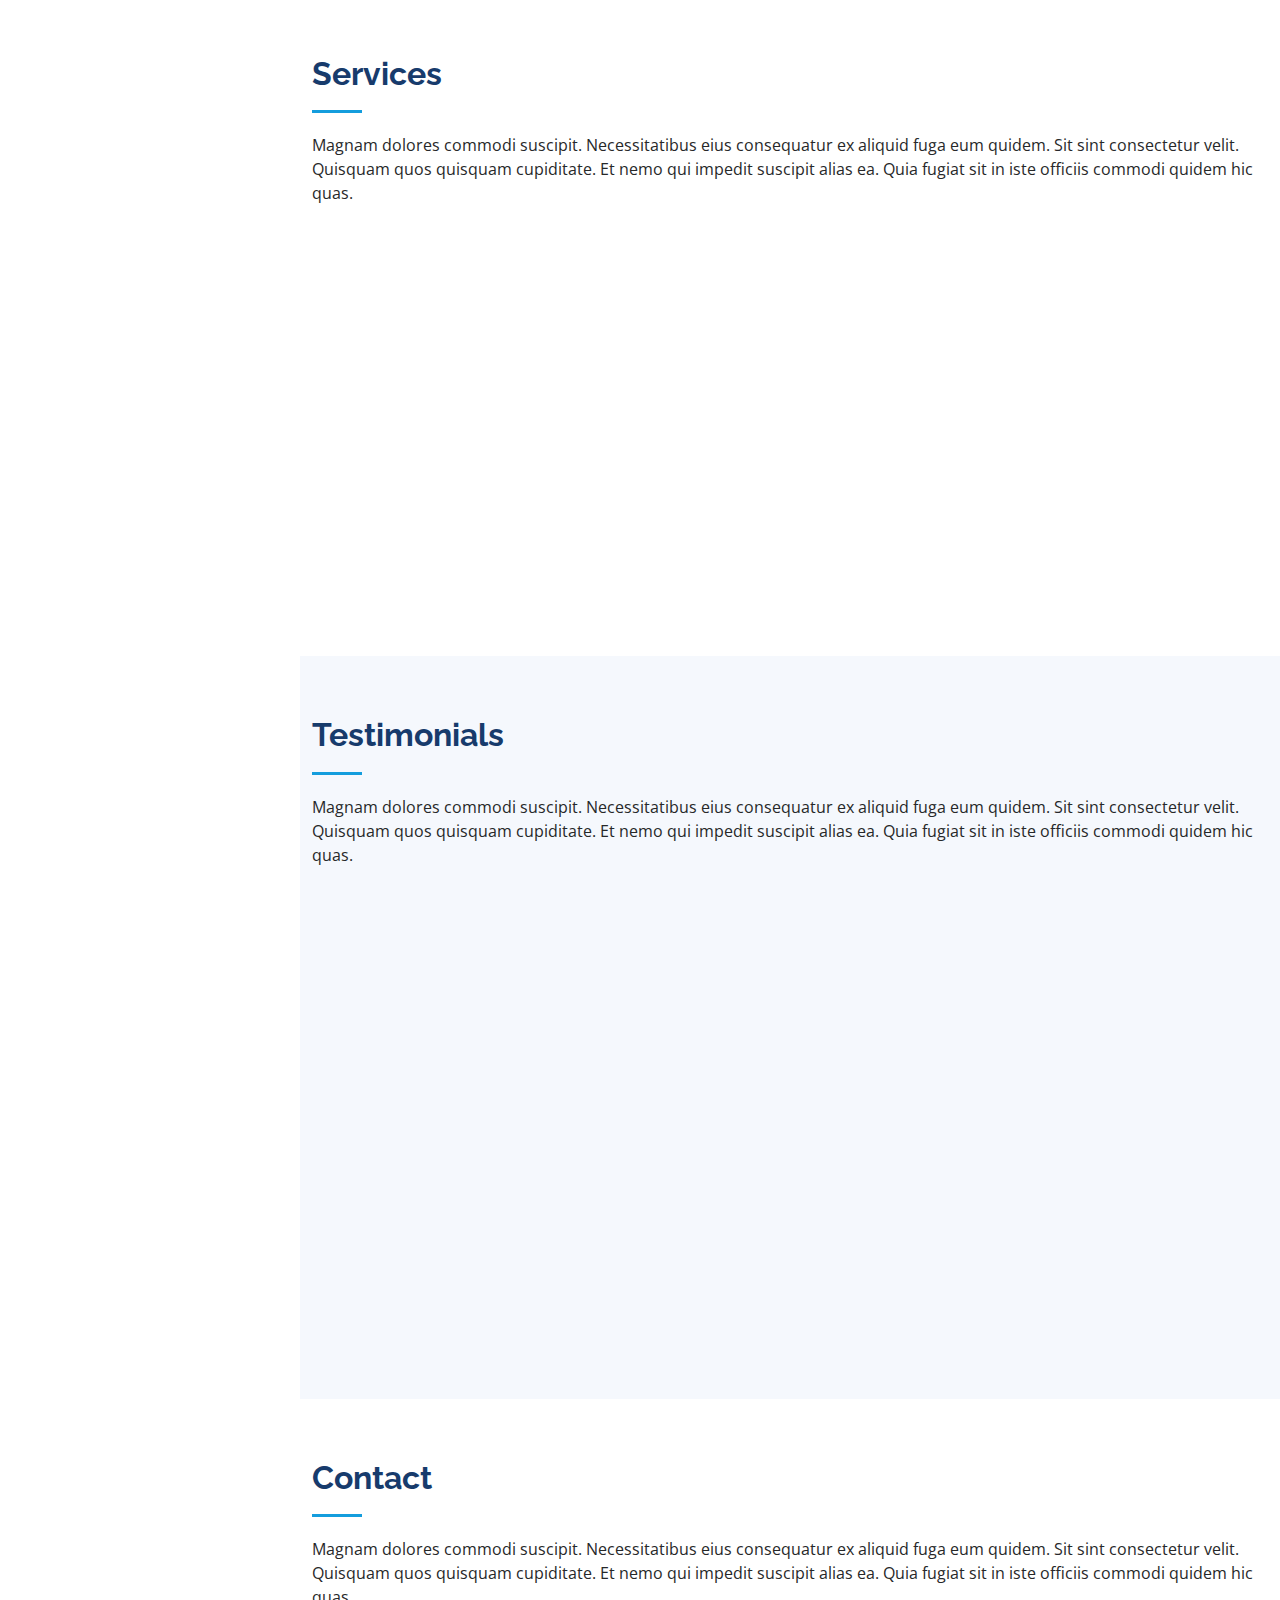
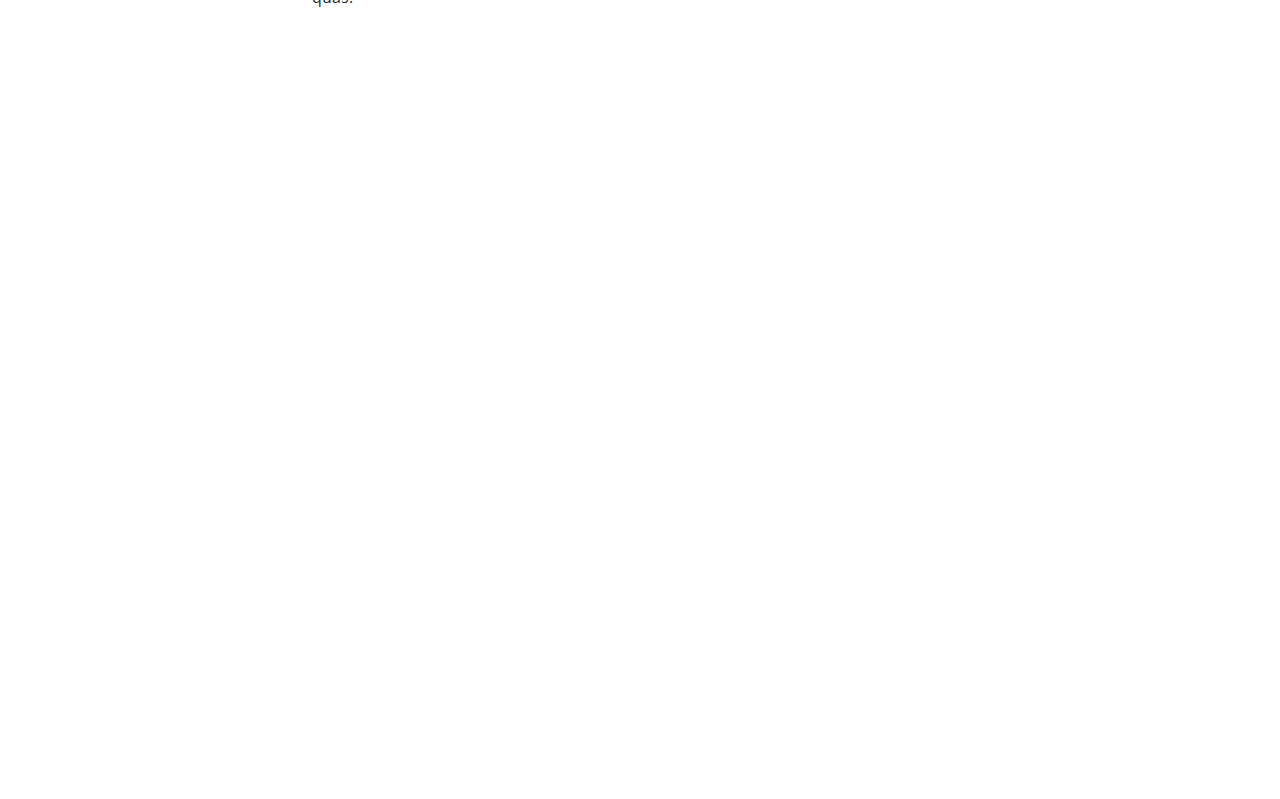
==== commit 15d6cb8a: "Update index.html" ====
--- a/index.html
+++ b/index.html
@@ -46,12 +46,10 @@
 
       <div class="profile">
         <img src="assets/img/profile-img.jpg" alt="" class="img-fluid rounded-circle">
-        <h1 class="text-light"><a href="index.html">Alex Smith</a></h1>
+        <h1 class="text-light"><a href="index.html">Mehmet ODABASI</a></h1>
         <div class="social-links mt-3 text-center">
-          <a href="#" class="twitter"><i class="bx bxl-twitter"></i></a>
-          <a href="#" class="facebook"><i class="bx bxl-facebook"></i></a>
-          <a href="#" class="instagram"><i class="bx bxl-instagram"></i></a>
-          <a href="#" class="google-plus"><i class="bx bxl-skype"></i></a>
+          <a href="#" class="github"><i class="bx bxl-github"></i></a>
+          <a href="#" class="medium"><i class="bx bxl-medium"></i></a>
           <a href="#" class="linkedin"><i class="bx bxl-linkedin"></i></a>
         </div>
       </div>
@@ -60,9 +58,9 @@
         <ul>
           <li><a href="#hero" class="nav-link scrollto active"><i class="bx bx-home"></i> <span>Home</span></a></li>
           <li><a href="#about" class="nav-link scrollto"><i class="bx bx-user"></i> <span>About</span></a></li>
-          <li><a href="#resume" class="nav-link scrollto"><i class="bx bx-file-blank"></i> <span>Resume</span></a></li>
-          <li><a href="#portfolio" class="nav-link scrollto"><i class="bx bx-book-content"></i> <span>Portfolio</span></a></li>
-          <li><a href="#services" class="nav-link scrollto"><i class="bx bx-server"></i> <span>Services</span></a></li>
+          <li><a href="#medium stories" class="nav-link scrollto"><i class="bx bx-file-blank"></i> <span>Resume</span></a></li>
+          <li><a href="#projects" class="nav-link scrollto"><i class="bx bx-book-content"></i> <span>Portfolio</span></a></li>
+          <li><a href="#certificates" class="nav-link scrollto"><i class="bx bx-server"></i> <span>Services</span></a></li>
           <li><a href="#contact" class="nav-link scrollto"><i class="bx bx-envelope"></i> <span>Contact</span></a></li>
         </ul>
       </nav><!-- .nav-menu -->
@@ -72,8 +70,8 @@
   <!-- ======= Hero Section ======= -->
   <section id="hero" class="d-flex flex-column justify-content-center align-items-center">
     <div class="hero-container" data-aos="fade-in">
-      <h1>Alex Smith</h1>
-      <p>I'm <span class="typed" data-typed-items="Designer, Developer, Freelancer, Photographer"></span></p>
+      <h1>Mehmet ODABASI</h1>
+      <p>I'm <span class="typed" data-typed-items="Devops Engineer, AWS Solutions Architect, Medium Content Creator, IT Instructor, Scholar"></span></p>
     </div>
   </section><!-- End Hero -->
 
@@ -85,7 +83,7 @@
 
         <div class="section-title">
           <h2>About</h2>
-          <p>Magnam dolores commodi suscipit. Necessitatibus eius consequatur ex aliquid fuga eum quidem. Sit sint consectetur velit. Quisquam quos quisquam cupiditate. Et nemo qui impedit suscipit alias ea. Quia fugiat sit in iste officiis commodi quidem hic quas.</p>
+          <p> Highly professional Devops Engineer</p>
         </div>
 
         <div class="row">
@@ -658,4 +656,4 @@
 
 </body>
 
-</html>+</html>
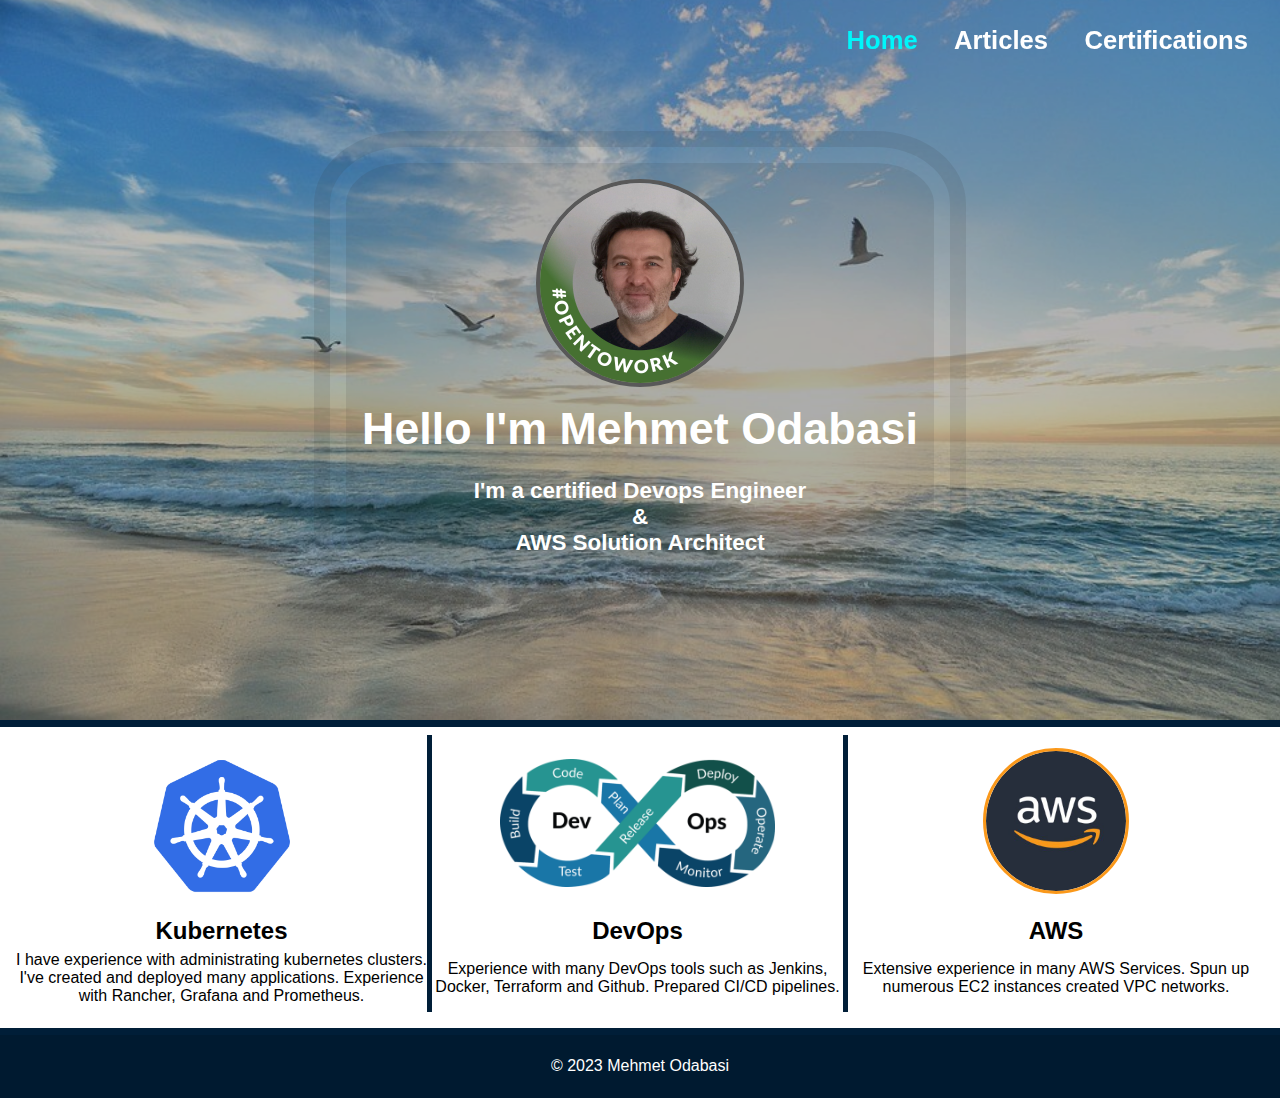
==== commit 74527bb8: "Added new portfolio index page" ====
--- a/index.html
+++ b/index.html
@@ -1,659 +1,87 @@
 <!DOCTYPE html>
 <html lang="en">
+  <head>
+    <meta charset="UTF-8" />
+    <meta http-equiv="X-UA-Compatible" content="IE=edge" />
+    <meta name="viewport" content="width=device-width, initial-scale=1.0" />
+    <title>Mehmet Odabasi</title>
+    <link rel="stylesheet" href="style.css" />
+    <link rel="shortcut icon" href="images/favicon4.png" type="image/x-icon" />
+  </head>
+  <body class="firstbody">
+    <header>
+      <!-- <h1><span id="title">Mehmet</span> <span id="title2">Odabasi</span></h1> -->
+      <nav>
+        <a href=""><img src="" alt="" /></a>
+        <a href=""><img src="" alt="" /></a>
+        <a href=""><img src="" alt="" /></a>
+        <a href=""><img src="" alt="" /></a>
+      </nav>
+      <nav>
+        <a href="index.html" style="color: #00f6fa">Home</a>
+        <a href="articles.html">Articles</a>
+        <a href="certifications.html">Certifications</a>
+      </nav>
+    </header>
+    <div class="banner">
+      <div></div>
+      <div class="midbanner">
+        <img src="./images/profilepic.jpeg" alt="profile pic" width="200px" />
+        <h1>Hello I'm Mehmet Odabasi</h1>
+        <p>I'm a certified Devops Engineer</p>
+        <p>&</p>
+        <p>AWS Solution Architect</p>
+      </div>
+      <div></div>
+    </div>
 
-<head>
-  <meta charset="utf-8">
-  <meta content="width=device-width, initial-scale=1.0" name="viewport">
-
-  <title>iPortfolio Bootstrap Template - Index</title>
-  <meta content="" name="description">
-  <meta content="" name="keywords">
-
-  <!-- Favicons -->
-  <link href="assets/img/favicon.png" rel="icon">
-  <link href="assets/img/apple-touch-icon.png" rel="apple-touch-icon">
-
-  <!-- Google Fonts -->
-  <link href="https://fonts.googleapis.com/css?family=Open+Sans:300,300i,400,400i,600,600i,700,700i|Raleway:300,300i,400,400i,500,500i,600,600i,700,700i|Poppins:300,300i,400,400i,500,500i,600,600i,700,700i" rel="stylesheet">
-
-  <!-- Vendor CSS Files -->
-  <link href="assets/vendor/aos/aos.css" rel="stylesheet">
-  <link href="assets/vendor/bootstrap/css/bootstrap.min.css" rel="stylesheet">
-  <link href="assets/vendor/bootstrap-icons/bootstrap-icons.css" rel="stylesheet">
-  <link href="assets/vendor/boxicons/css/boxicons.min.css" rel="stylesheet">
-  <link href="assets/vendor/glightbox/css/glightbox.min.css" rel="stylesheet">
-  <link href="assets/vendor/swiper/swiper-bundle.min.css" rel="stylesheet">
-
-  <!-- Template Main CSS File -->
-  <link href="assets/css/style.css" rel="stylesheet">
-
-  <!-- =======================================================
-  * Template Name: iPortfolio - v3.9.1
-  * Template URL: https://bootstrapmade.com/iportfolio-bootstrap-portfolio-websites-template/
-  * Author: BootstrapMade.com
-  * License: https://bootstrapmade.com/license/
-  ======================================================== -->
-</head>
-
-<body>
-
-  <!-- ======= Mobile nav toggle button ======= -->
-  <i class="bi bi-list mobile-nav-toggle d-xl-none"></i>
-
-  <!-- ======= Header ======= -->
-  <header id="header">
-    <div class="d-flex flex-column">
-
-      <div class="profile">
-        <img src="assets/img/profile-img.jpg" alt="" class="img-fluid rounded-circle">
-        <h1 class="text-light"><a href="index.html">Mehmet ODABASI</a></h1>
-        <div class="social-links mt-3 text-center">
-          <a href="#" class="github"><i class="bx bxl-github"></i></a>
-          <a href="#" class="medium"><i class="bx bxl-medium"></i></a>
-          <a href="#" class="linkedin"><i class="bx bxl-linkedin"></i></a>
+    <div class="info">
+      <div class="part">
+        <div class="img1">
+          <img src="./images/kubernetes.png" alt="" width="150px" />
+        </div>
+        <div class="writing">
+          <h2>Kubernetes</h2>
+          <p>
+            I have experience with administrating kubernetes clusters. I've
+            created and deployed many applications. Experience with Rancher,
+            Grafana and Prometheus.
+          </p>
         </div>
       </div>
-
-      <nav id="navbar" class="nav-menu navbar">
-        <ul>
-          <li><a href="#hero" class="nav-link scrollto active"><i class="bx bx-home"></i> <span>Home</span></a></li>
-          <li><a href="#about" class="nav-link scrollto"><i class="bx bx-user"></i> <span>About</span></a></li>
-          <li><a href="#medium stories" class="nav-link scrollto"><i class="bx bx-file-blank"></i> <span>Resume</span></a></li>
-          <li><a href="#projects" class="nav-link scrollto"><i class="bx bx-book-content"></i> <span>Portfolio</span></a></li>
-          <li><a href="#certificates" class="nav-link scrollto"><i class="bx bx-server"></i> <span>Services</span></a></li>
-          <li><a href="#contact" class="nav-link scrollto"><i class="bx bx-envelope"></i> <span>Contact</span></a></li>
-        </ul>
-      </nav><!-- .nav-menu -->
-    </div>
-  </header><!-- End Header -->
-
-  <!-- ======= Hero Section ======= -->
-  <section id="hero" class="d-flex flex-column justify-content-center align-items-center">
-    <div class="hero-container" data-aos="fade-in">
-      <h1>Mehmet ODABASI</h1>
-      <p>I'm <span class="typed" data-typed-items="Devops Engineer, AWS Solutions Architect, Medium Content Creator, IT Instructor, Scholar"></span></p>
-    </div>
-  </section><!-- End Hero -->
-
-  <main id="main">
-
-    <!-- ======= About Section ======= -->
-    <section id="about" class="about">
-      <div class="container">
-
-        <div class="section-title">
-          <h2>About</h2>
-          <p> Highly professional Devops Engineer</p>
+      <div class="part">
+        <div class="img1" id="devops">
+          <img src="./images/devops.png" alt="" width="275px" />
         </div>
-
-        <div class="row">
-          <div class="col-lg-4" data-aos="fade-right">
-            <img src="assets/img/profile-img.jpg" class="img-fluid" alt="">
-          </div>
-          <div class="col-lg-8 pt-4 pt-lg-0 content" data-aos="fade-left">
-            <h3>UI/UX Designer &amp; Web Developer.</h3>
-            <p class="fst-italic">
-              Lorem ipsum dolor sit amet, consectetur adipiscing elit, sed do eiusmod tempor incididunt ut labore et dolore
-              magna aliqua.
-            </p>
-            <div class="row">
-              <div class="col-lg-6">
-                <ul>
-                  <li><i class="bi bi-chevron-right"></i> <strong>Birthday:</strong> <span>1 May 1995</span></li>
-                  <li><i class="bi bi-chevron-right"></i> <strong>Website:</strong> <span>www.example.com</span></li>
-                  <li><i class="bi bi-chevron-right"></i> <strong>Phone:</strong> <span>+123 456 7890</span></li>
-                  <li><i class="bi bi-chevron-right"></i> <strong>City:</strong> <span>New York, USA</span></li>
-                </ul>
-              </div>
-              <div class="col-lg-6">
-                <ul>
-                  <li><i class="bi bi-chevron-right"></i> <strong>Age:</strong> <span>30</span></li>
-                  <li><i class="bi bi-chevron-right"></i> <strong>Degree:</strong> <span>Master</span></li>
-                  <li><i class="bi bi-chevron-right"></i> <strong>PhEmailone:</strong> <span>email@example.com</span></li>
-                  <li><i class="bi bi-chevron-right"></i> <strong>Freelance:</strong> <span>Available</span></li>
-                </ul>
-              </div>
-            </div>
-            <p>
-              Officiis eligendi itaque labore et dolorum mollitia officiis optio vero. Quisquam sunt adipisci omnis et ut. Nulla accusantium dolor incidunt officia tempore. Et eius omnis.
-              Cupiditate ut dicta maxime officiis quidem quia. Sed et consectetur qui quia repellendus itaque neque. Aliquid amet quidem ut quaerat cupiditate. Ab et eum qui repellendus omnis culpa magni laudantium dolores.
-            </p>
-          </div>
+        <div class="writing">
+          <h2>DevOps</h2>
+          <p>
+            Experience with many DevOps tools such as Jenkins, Docker, Terraform
+            and Github. Prepared CI/CD pipelines.
+          </p>
         </div>
-
       </div>
-    </section><!-- End About Section -->
-
-    <!-- ======= Facts Section ======= -->
-    <section id="facts" class="facts">
-      <div class="container">
-
-        <div class="section-title">
-          <h2>Facts</h2>
-          <p>Magnam dolores commodi suscipit. Necessitatibus eius consequatur ex aliquid fuga eum quidem. Sit sint consectetur velit. Quisquam quos quisquam cupiditate. Et nemo qui impedit suscipit alias ea. Quia fugiat sit in iste officiis commodi quidem hic quas.</p>
+      <div class="part">
+        <div class="img1">
+          <img src="./images/aws.jpg" alt="" width="140px" id="aws" />
         </div>
-
-        <div class="row no-gutters">
-
-          <div class="col-lg-3 col-md-6 d-md-flex align-items-md-stretch" data-aos="fade-up">
-            <div class="count-box">
-              <i class="bi bi-emoji-smile"></i>
-              <span data-purecounter-start="0" data-purecounter-end="232" data-purecounter-duration="1" class="purecounter"></span>
-              <p><strong>Happy Clients</strong> consequuntur quae</p>
-            </div>
-          </div>
-
-          <div class="col-lg-3 col-md-6 d-md-flex align-items-md-stretch" data-aos="fade-up" data-aos-delay="100">
-            <div class="count-box">
-              <i class="bi bi-journal-richtext"></i>
-              <span data-purecounter-start="0" data-purecounter-end="521" data-purecounter-duration="1" class="purecounter"></span>
-              <p><strong>Projects</strong> adipisci atque cum quia aut</p>
-            </div>
-          </div>
-
-          <div class="col-lg-3 col-md-6 d-md-flex align-items-md-stretch" data-aos="fade-up" data-aos-delay="200">
-            <div class="count-box">
-              <i class="bi bi-headset"></i>
-              <span data-purecounter-start="0" data-purecounter-end="1453" data-purecounter-duration="1" class="purecounter"></span>
-              <p><strong>Hours Of Support</strong> aut commodi quaerat</p>
-            </div>
-          </div>
-
-          <div class="col-lg-3 col-md-6 d-md-flex align-items-md-stretch" data-aos="fade-up" data-aos-delay="300">
-            <div class="count-box">
-              <i class="bi bi-people"></i>
-              <span data-purecounter-start="0" data-purecounter-end="32" data-purecounter-duration="1" class="purecounter"></span>
-              <p><strong>Hard Workers</strong> rerum asperiores dolor</p>
-            </div>
-          </div>
-
+        <div class="writing">
+          <h2>AWS</h2>
+          <p>
+            Extensive experience in many AWS Services. Spun up numerous EC2
+            instances created VPC networks.
+          </p>
         </div>
-
-      </div>
-    </section><!-- End Facts Section -->
-
-    <!-- ======= Skills Section ======= -->
-    <section id="skills" class="skills section-bg">
-      <div class="container">
-
-        <div class="section-title">
-          <h2>Skills</h2>
-          <p>Magnam dolores commodi suscipit. Necessitatibus eius consequatur ex aliquid fuga eum quidem. Sit sint consectetur velit. Quisquam quos quisquam cupiditate. Et nemo qui impedit suscipit alias ea. Quia fugiat sit in iste officiis commodi quidem hic quas.</p>
-        </div>
-
-        <div class="row skills-content">
-
-          <div class="col-lg-6" data-aos="fade-up">
-
-            <div class="progress">
-              <span class="skill">HTML <i class="val">100%</i></span>
-              <div class="progress-bar-wrap">
-                <div class="progress-bar" role="progressbar" aria-valuenow="100" aria-valuemin="0" aria-valuemax="100"></div>
-              </div>
-            </div>
-
-            <div class="progress">
-              <span class="skill">CSS <i class="val">90%</i></span>
-              <div class="progress-bar-wrap">
-                <div class="progress-bar" role="progressbar" aria-valuenow="90" aria-valuemin="0" aria-valuemax="100"></div>
-              </div>
-            </div>
-
-            <div class="progress">
-              <span class="skill">JavaScript <i class="val">75%</i></span>
-              <div class="progress-bar-wrap">
-                <div class="progress-bar" role="progressbar" aria-valuenow="75" aria-valuemin="0" aria-valuemax="100"></div>
-              </div>
-            </div>
-
-          </div>
-
-          <div class="col-lg-6" data-aos="fade-up" data-aos-delay="100">
-
-            <div class="progress">
-              <span class="skill">PHP <i class="val">80%</i></span>
-              <div class="progress-bar-wrap">
-                <div class="progress-bar" role="progressbar" aria-valuenow="80" aria-valuemin="0" aria-valuemax="100"></div>
-              </div>
-            </div>
-
-            <div class="progress">
-              <span class="skill">WordPress/CMS <i class="val">90%</i></span>
-              <div class="progress-bar-wrap">
-                <div class="progress-bar" role="progressbar" aria-valuenow="90" aria-valuemin="0" aria-valuemax="100"></div>
-              </div>
-            </div>
-
-            <div class="progress">
-              <span class="skill">Photoshop <i class="val">55%</i></span>
-              <div class="progress-bar-wrap">
-                <div class="progress-bar" role="progressbar" aria-valuenow="55" aria-valuemin="0" aria-valuemax="100"></div>
-              </div>
-            </div>
-
-          </div>
-
-        </div>
-
-      </div>
-    </section><!-- End Skills Section -->
-
-    <!-- ======= Resume Section ======= -->
-    <section id="resume" class="resume">
-      <div class="container">
-
-        <div class="section-title">
-          <h2>Resume</h2>
-          <p>Magnam dolores commodi suscipit. Necessitatibus eius consequatur ex aliquid fuga eum quidem. Sit sint consectetur velit. Quisquam quos quisquam cupiditate. Et nemo qui impedit suscipit alias ea. Quia fugiat sit in iste officiis commodi quidem hic quas.</p>
-        </div>
-
-        <div class="row">
-          <div class="col-lg-6" data-aos="fade-up">
-            <h3 class="resume-title">Sumary</h3>
-            <div class="resume-item pb-0">
-              <h4>Alex Smith</h4>
-              <p><em>Innovative and deadline-driven Graphic Designer with 3+ years of experience designing and developing user-centered digital/print marketing material from initial concept to final, polished deliverable.</em></p>
-              <ul>
-                <li>Portland par 127,Orlando, FL</li>
-                <li>(123) 456-7891</li>
-                <li>alice.barkley@example.com</li>
-              </ul>
-            </div>
-
-            <h3 class="resume-title">Education</h3>
-            <div class="resume-item">
-              <h4>Master of Fine Arts &amp; Graphic Design</h4>
-              <h5>2015 - 2016</h5>
-              <p><em>Rochester Institute of Technology, Rochester, NY</em></p>
-              <p>Qui deserunt veniam. Et sed aliquam labore tempore sed quisquam iusto autem sit. Ea vero voluptatum qui ut dignissimos deleniti nerada porti sand markend</p>
-            </div>
-            <div class="resume-item">
-              <h4>Bachelor of Fine Arts &amp; Graphic Design</h4>
-              <h5>2010 - 2014</h5>
-              <p><em>Rochester Institute of Technology, Rochester, NY</em></p>
-              <p>Quia nobis sequi est occaecati aut. Repudiandae et iusto quae reiciendis et quis Eius vel ratione eius unde vitae rerum voluptates asperiores voluptatem Earum molestiae consequatur neque etlon sader mart dila</p>
-            </div>
-          </div>
-          <div class="col-lg-6" data-aos="fade-up" data-aos-delay="100">
-            <h3 class="resume-title">Professional Experience</h3>
-            <div class="resume-item">
-              <h4>Senior graphic design specialist</h4>
-              <h5>2019 - Present</h5>
-              <p><em>Experion, New York, NY </em></p>
-              <ul>
-                <li>Lead in the design, development, and implementation of the graphic, layout, and production communication materials</li>
-                <li>Delegate tasks to the 7 members of the design team and provide counsel on all aspects of the project. </li>
-                <li>Supervise the assessment of all graphic materials in order to ensure quality and accuracy of the design</li>
-                <li>Oversee the efficient use of production project budgets ranging from $2,000 - $25,000</li>
-              </ul>
-            </div>
-            <div class="resume-item">
-              <h4>Graphic design specialist</h4>
-              <h5>2017 - 2018</h5>
-              <p><em>Stepping Stone Advertising, New York, NY</em></p>
-              <ul>
-                <li>Developed numerous marketing programs (logos, brochures,infographics, presentations, and advertisements).</li>
-                <li>Managed up to 5 projects or tasks at a given time while under pressure</li>
-                <li>Recommended and consulted with clients on the most appropriate graphic design</li>
-                <li>Created 4+ design presentations and proposals a month for clients and account managers</li>
-              </ul>
-            </div>
-          </div>
-        </div>
-
-      </div>
-    </section><!-- End Resume Section -->
-
-    <!-- ======= Portfolio Section ======= -->
-    <section id="portfolio" class="portfolio section-bg">
-      <div class="container">
-
-        <div class="section-title">
-          <h2>Portfolio</h2>
-          <p>Magnam dolores commodi suscipit. Necessitatibus eius consequatur ex aliquid fuga eum quidem. Sit sint consectetur velit. Quisquam quos quisquam cupiditate. Et nemo qui impedit suscipit alias ea. Quia fugiat sit in iste officiis commodi quidem hic quas.</p>
-        </div>
-
-        <div class="row" data-aos="fade-up">
-          <div class="col-lg-12 d-flex justify-content-center">
-            <ul id="portfolio-flters">
-              <li data-filter="*" class="filter-active">All</li>
-              <li data-filter=".filter-app">App</li>
-              <li data-filter=".filter-card">Card</li>
-              <li data-filter=".filter-web">Web</li>
-            </ul>
-          </div>
-        </div>
-
-        <div class="row portfolio-container" data-aos="fade-up" data-aos-delay="100">
-
-          <div class="col-lg-4 col-md-6 portfolio-item filter-app">
-            <div class="portfolio-wrap">
-              <img src="assets/img/portfolio/portfolio-1.jpg" class="img-fluid" alt="">
-              <div class="portfolio-links">
-                <a href="assets/img/portfolio/portfolio-1.jpg" data-gallery="portfolioGallery" class="portfolio-lightbox" title="App 1"><i class="bx bx-plus"></i></a>
-                <a href="portfolio-details.html" title="More Details"><i class="bx bx-link"></i></a>
-              </div>
-            </div>
-          </div>
-
-          <div class="col-lg-4 col-md-6 portfolio-item filter-web">
-            <div class="portfolio-wrap">
-              <img src="assets/img/portfolio/portfolio-2.jpg" class="img-fluid" alt="">
-              <div class="portfolio-links">
-                <a href="assets/img/portfolio/portfolio-2.jpg" data-gallery="portfolioGallery" class="portfolio-lightbox" title="Web 3"><i class="bx bx-plus"></i></a>
-                <a href="portfolio-details.html" title="More Details"><i class="bx bx-link"></i></a>
-              </div>
-            </div>
-          </div>
-
-          <div class="col-lg-4 col-md-6 portfolio-item filter-app">
-            <div class="portfolio-wrap">
-              <img src="assets/img/portfolio/portfolio-3.jpg" class="img-fluid" alt="">
-              <div class="portfolio-links">
-                <a href="assets/img/portfolio/portfolio-3.jpg" data-gallery="portfolioGallery" class="portfolio-lightbox" title="App 2"><i class="bx bx-plus"></i></a>
-                <a href="portfolio-details.html" title="More Details"><i class="bx bx-link"></i></a>
-              </div>
-            </div>
-          </div>
-
-          <div class="col-lg-4 col-md-6 portfolio-item filter-card">
-            <div class="portfolio-wrap">
-              <img src="assets/img/portfolio/portfolio-4.jpg" class="img-fluid" alt="">
-              <div class="portfolio-links">
-                <a href="assets/img/portfolio/portfolio-4.jpg" data-gallery="portfolioGallery" class="portfolio-lightbox" title="Card 2"><i class="bx bx-plus"></i></a>
-                <a href="portfolio-details.html" title="More Details"><i class="bx bx-link"></i></a>
-              </div>
-            </div>
-          </div>
-
-          <div class="col-lg-4 col-md-6 portfolio-item filter-web">
-            <div class="portfolio-wrap">
-              <img src="assets/img/portfolio/portfolio-5.jpg" class="img-fluid" alt="">
-              <div class="portfolio-links">
-                <a href="assets/img/portfolio/portfolio-5.jpg" data-gallery="portfolioGallery" class="portfolio-lightbox" title="Web 2"><i class="bx bx-plus"></i></a>
-                <a href="portfolio-details.html" title="More Details"><i class="bx bx-link"></i></a>
-              </div>
-            </div>
-          </div>
-
-          <div class="col-lg-4 col-md-6 portfolio-item filter-app">
-            <div class="portfolio-wrap">
-              <img src="assets/img/portfolio/portfolio-6.jpg" class="img-fluid" alt="">
-              <div class="portfolio-links">
-                <a href="assets/img/portfolio/portfolio-6.jpg" data-gallery="portfolioGallery" class="portfolio-lightbox" title="App 3"><i class="bx bx-plus"></i></a>
-                <a href="portfolio-details.html" title="More Details"><i class="bx bx-link"></i></a>
-              </div>
-            </div>
-          </div>
-
-          <div class="col-lg-4 col-md-6 portfolio-item filter-card">
-            <div class="portfolio-wrap">
-              <img src="assets/img/portfolio/portfolio-7.jpg" class="img-fluid" alt="">
-              <div class="portfolio-links">
-                <a href="assets/img/portfolio/portfolio-7.jpg" data-gallery="portfolioGallery" class="portfolio-lightbox" title="Card 1"><i class="bx bx-plus"></i></a>
-                <a href="portfolio-details.html" title="More Details"><i class="bx bx-link"></i></a>
-              </div>
-            </div>
-          </div>
-
-          <div class="col-lg-4 col-md-6 portfolio-item filter-card">
-            <div class="portfolio-wrap">
-              <img src="assets/img/portfolio/portfolio-8.jpg" class="img-fluid" alt="">
-              <div class="portfolio-links">
-                <a href="assets/img/portfolio/portfolio-8.jpg" data-gallery="portfolioGallery" class="portfolio-lightbox" title="Card 3"><i class="bx bx-plus"></i></a>
-                <a href="portfolio-details.html" title="More Details"><i class="bx bx-link"></i></a>
-              </div>
-            </div>
-          </div>
-
-          <div class="col-lg-4 col-md-6 portfolio-item filter-web">
-            <div class="portfolio-wrap">
-              <img src="assets/img/portfolio/portfolio-9.jpg" class="img-fluid" alt="">
-              <div class="portfolio-links">
-                <a href="assets/img/portfolio/portfolio-9.jpg" data-gallery="portfolioGallery" class="portfolio-lightbox" title="Web 3"><i class="bx bx-plus"></i></a>
-                <a href="portfolio-details.html" title="More Details"><i class="bx bx-link"></i></a>
-              </div>
-            </div>
-          </div>
-
-        </div>
-
-      </div>
-    </section><!-- End Portfolio Section -->
-
-    <!-- ======= Services Section ======= -->
-    <section id="services" class="services">
-      <div class="container">
-
-        <div class="section-title">
-          <h2>Services</h2>
-          <p>Magnam dolores commodi suscipit. Necessitatibus eius consequatur ex aliquid fuga eum quidem. Sit sint consectetur velit. Quisquam quos quisquam cupiditate. Et nemo qui impedit suscipit alias ea. Quia fugiat sit in iste officiis commodi quidem hic quas.</p>
-        </div>
-
-        <div class="row">
-          <div class="col-lg-4 col-md-6 icon-box" data-aos="fade-up">
-            <div class="icon"><i class="bi bi-briefcase"></i></div>
-            <h4 class="title"><a href="">Lorem Ipsum</a></h4>
-            <p class="description">Voluptatum deleniti atque corrupti quos dolores et quas molestias excepturi sint occaecati cupiditate non provident</p>
-          </div>
-          <div class="col-lg-4 col-md-6 icon-box" data-aos="fade-up" data-aos-delay="100">
-            <div class="icon"><i class="bi bi-card-checklist"></i></div>
-            <h4 class="title"><a href="">Dolor Sitema</a></h4>
-            <p class="description">Minim veniam, quis nostrud exercitation ullamco laboris nisi ut aliquip ex ea commodo consequat tarad limino ata</p>
-          </div>
-          <div class="col-lg-4 col-md-6 icon-box" data-aos="fade-up" data-aos-delay="200">
-            <div class="icon"><i class="bi bi-bar-chart"></i></div>
-            <h4 class="title"><a href="">Sed ut perspiciatis</a></h4>
-            <p class="description">Duis aute irure dolor in reprehenderit in voluptate velit esse cillum dolore eu fugiat nulla pariatur</p>
-          </div>
-          <div class="col-lg-4 col-md-6 icon-box" data-aos="fade-up" data-aos-delay="300">
-            <div class="icon"><i class="bi bi-binoculars"></i></div>
-            <h4 class="title"><a href="">Magni Dolores</a></h4>
-            <p class="description">Excepteur sint occaecat cupidatat non proident, sunt in culpa qui officia deserunt mollit anim id est laborum</p>
-          </div>
-          <div class="col-lg-4 col-md-6 icon-box" data-aos="fade-up" data-aos-delay="400">
-            <div class="icon"><i class="bi bi-brightness-high"></i></div>
-            <h4 class="title"><a href="">Nemo Enim</a></h4>
-            <p class="description">At vero eos et accusamus et iusto odio dignissimos ducimus qui blanditiis praesentium voluptatum deleniti atque</p>
-          </div>
-          <div class="col-lg-4 col-md-6 icon-box" data-aos="fade-up" data-aos-delay="500">
-            <div class="icon"><i class="bi bi-calendar4-week"></i></div>
-            <h4 class="title"><a href="">Eiusmod Tempor</a></h4>
-            <p class="description">Et harum quidem rerum facilis est et expedita distinctio. Nam libero tempore, cum soluta nobis est eligendi</p>
-          </div>
-        </div>
-
-      </div>
-    </section><!-- End Services Section -->
-
-    <!-- ======= Testimonials Section ======= -->
-    <section id="testimonials" class="testimonials section-bg">
-      <div class="container">
-
-        <div class="section-title">
-          <h2>Testimonials</h2>
-          <p>Magnam dolores commodi suscipit. Necessitatibus eius consequatur ex aliquid fuga eum quidem. Sit sint consectetur velit. Quisquam quos quisquam cupiditate. Et nemo qui impedit suscipit alias ea. Quia fugiat sit in iste officiis commodi quidem hic quas.</p>
-        </div>
-
-        <div class="testimonials-slider swiper" data-aos="fade-up" data-aos-delay="100">
-          <div class="swiper-wrapper">
-
-            <div class="swiper-slide">
-              <div class="testimonial-item" data-aos="fade-up">
-                <p>
-                  <i class="bx bxs-quote-alt-left quote-icon-left"></i>
-                  Proin iaculis purus consequat sem cure digni ssim donec porttitora entum suscipit rhoncus. Accusantium quam, ultricies eget id, aliquam eget nibh et. Maecen aliquam, risus at semper.
-                  <i class="bx bxs-quote-alt-right quote-icon-right"></i>
-                </p>
-                <img src="assets/img/testimonials/testimonials-1.jpg" class="testimonial-img" alt="">
-                <h3>Saul Goodman</h3>
-                <h4>Ceo &amp; Founder</h4>
-              </div>
-            </div><!-- End testimonial item -->
-
-            <div class="swiper-slide">
-              <div class="testimonial-item" data-aos="fade-up" data-aos-delay="100">
-                <p>
-                  <i class="bx bxs-quote-alt-left quote-icon-left"></i>
-                  Export tempor illum tamen malis malis eram quae irure esse labore quem cillum quid cillum eram malis quorum velit fore eram velit sunt aliqua noster fugiat irure amet legam anim culpa.
-                  <i class="bx bxs-quote-alt-right quote-icon-right"></i>
-                </p>
-                <img src="assets/img/testimonials/testimonials-2.jpg" class="testimonial-img" alt="">
-                <h3>Sara Wilsson</h3>
-                <h4>Designer</h4>
-              </div>
-            </div><!-- End testimonial item -->
-
-            <div class="swiper-slide">
-              <div class="testimonial-item" data-aos="fade-up" data-aos-delay="200">
-                <p>
-                  <i class="bx bxs-quote-alt-left quote-icon-left"></i>
-                  Enim nisi quem export duis labore cillum quae magna enim sint quorum nulla quem veniam duis minim tempor labore quem eram duis noster aute amet eram fore quis sint minim.
-                  <i class="bx bxs-quote-alt-right quote-icon-right"></i>
-                </p>
-                <img src="assets/img/testimonials/testimonials-3.jpg" class="testimonial-img" alt="">
-                <h3>Jena Karlis</h3>
-                <h4>Store Owner</h4>
-              </div>
-            </div><!-- End testimonial item -->
-
-            <div class="swiper-slide">
-              <div class="testimonial-item" data-aos="fade-up" data-aos-delay="300">
-                <p>
-                  <i class="bx bxs-quote-alt-left quote-icon-left"></i>
-                  Fugiat enim eram quae cillum dolore dolor amet nulla culpa multos export minim fugiat minim velit minim dolor enim duis veniam ipsum anim magna sunt elit fore quem dolore labore illum veniam.
-                  <i class="bx bxs-quote-alt-right quote-icon-right"></i>
-                </p>
-                <img src="assets/img/testimonials/testimonials-4.jpg" class="testimonial-img" alt="">
-                <h3>Matt Brandon</h3>
-                <h4>Freelancer</h4>
-              </div>
-            </div><!-- End testimonial item -->
-
-            <div class="swiper-slide">
-              <div class="testimonial-item" data-aos="fade-up" data-aos-delay="400">
-                <p>
-                  <i class="bx bxs-quote-alt-left quote-icon-left"></i>
-                  Quis quorum aliqua sint quem legam fore sunt eram irure aliqua veniam tempor noster veniam enim culpa labore duis sunt culpa nulla illum cillum fugiat legam esse veniam culpa fore nisi cillum quid.
-                  <i class="bx bxs-quote-alt-right quote-icon-right"></i>
-                </p>
-                <img src="assets/img/testimonials/testimonials-5.jpg" class="testimonial-img" alt="">
-                <h3>John Larson</h3>
-                <h4>Entrepreneur</h4>
-              </div>
-            </div><!-- End testimonial item -->
-
-          </div>
-          <div class="swiper-pagination"></div>
-        </div>
-
-      </div>
-    </section><!-- End Testimonials Section -->
-
-    <!-- ======= Contact Section ======= -->
-    <section id="contact" class="contact">
-      <div class="container">
-
-        <div class="section-title">
-          <h2>Contact</h2>
-          <p>Magnam dolores commodi suscipit. Necessitatibus eius consequatur ex aliquid fuga eum quidem. Sit sint consectetur velit. Quisquam quos quisquam cupiditate. Et nemo qui impedit suscipit alias ea. Quia fugiat sit in iste officiis commodi quidem hic quas.</p>
-        </div>
-
-        <div class="row" data-aos="fade-in">
-
-          <div class="col-lg-5 d-flex align-items-stretch">
-            <div class="info">
-              <div class="address">
-                <i class="bi bi-geo-alt"></i>
-                <h4>Location:</h4>
-                <p>A108 Adam Street, New York, NY 535022</p>
-              </div>
-
-              <div class="email">
-                <i class="bi bi-envelope"></i>
-                <h4>Email:</h4>
-                <p>info@example.com</p>
-              </div>
-
-              <div class="phone">
-                <i class="bi bi-phone"></i>
-                <h4>Call:</h4>
-                <p>+1 5589 55488 55s</p>
-              </div>
-
-              <iframe src="https://www.google.com/maps/embed?pb=!1m14!1m8!1m3!1d12097.433213460943!2d-74.0062269!3d40.7101282!3m2!1i1024!2i768!4f13.1!3m3!1m2!1s0x0%3A0xb89d1fe6bc499443!2sDowntown+Conference+Center!5e0!3m2!1smk!2sbg!4v1539943755621" frameborder="0" style="border:0; width: 100%; height: 290px;" allowfullscreen></iframe>
-            </div>
-
-          </div>
-
-          <div class="col-lg-7 mt-5 mt-lg-0 d-flex align-items-stretch">
-            <form action="forms/contact.php" method="post" role="form" class="php-email-form">
-              <div class="row">
-                <div class="form-group col-md-6">
-                  <label for="name">Your Name</label>
-                  <input type="text" name="name" class="form-control" id="name" required>
-                </div>
-                <div class="form-group col-md-6">
-                  <label for="name">Your Email</label>
-                  <input type="email" class="form-control" name="email" id="email" required>
-                </div>
-              </div>
-              <div class="form-group">
-                <label for="name">Subject</label>
-                <input type="text" class="form-control" name="subject" id="subject" required>
-              </div>
-              <div class="form-group">
-                <label for="name">Message</label>
-                <textarea class="form-control" name="message" rows="10" required></textarea>
-              </div>
-              <div class="my-3">
-                <div class="loading">Loading</div>
-                <div class="error-message"></div>
-                <div class="sent-message">Your message has been sent. Thank you!</div>
-              </div>
-              <div class="text-center"><button type="submit">Send Message</button></div>
-            </form>
-          </div>
-
-        </div>
-
-      </div>
-    </section><!-- End Contact Section -->
-
-  </main><!-- End #main -->
-
-  <!-- ======= Footer ======= -->
-  <footer id="footer">
-    <div class="container">
-      <div class="copyright">
-        &copy; Copyright <strong><span>iPortfolio</span></strong>
-      </div>
-      <div class="credits">
-        <!-- All the links in the footer should remain intact. -->
-        <!-- You can delete the links only if you purchased the pro version. -->
-        <!-- Licensing information: https://bootstrapmade.com/license/ -->
-        <!-- Purchase the pro version with working PHP/AJAX contact form: https://bootstrapmade.com/iportfolio-bootstrap-portfolio-websites-template/ -->
-        Designed by <a href="https://bootstrapmade.com/">BootstrapMade</a>
       </div>
     </div>
-  </footer><!-- End  Footer -->
 
-  <a href="#" class="back-to-top d-flex align-items-center justify-content-center"><i class="bi bi-arrow-up-short"></i></a>
-
-  <!-- Vendor JS Files -->
-  <script src="assets/vendor/purecounter/purecounter_vanilla.js"></script>
-  <script src="assets/vendor/aos/aos.js"></script>
-  <script src="assets/vendor/bootstrap/js/bootstrap.bundle.min.js"></script>
-  <script src="assets/vendor/glightbox/js/glightbox.min.js"></script>
-  <script src="assets/vendor/isotope-layout/isotope.pkgd.min.js"></script>
-  <script src="assets/vendor/swiper/swiper-bundle.min.js"></script>
-  <script src="assets/vendor/typed.js/typed.min.js"></script>
-  <script src="assets/vendor/waypoints/noframework.waypoints.js"></script>
-  <script src="assets/vendor/php-email-form/validate.js"></script>
-
-  <!-- Template Main JS File -->
-  <script src="assets/js/main.js"></script>
-
-</body>
-
+    <footer>
+      <p>&#169; 2023 Mehmet Odabasi</p>
+      <nav>
+        <a href=""><img src="" alt="" /></a>
+        <a href=""><img src="" alt="" /></a>
+        <a href=""><img src="" alt="" /></a>
+      </nav>
+    </footer>
+  </body>
 </html>
--- a/style.css
+++ b/style.css
@@ -0,0 +1,281 @@
+* {
+  margin: 0;
+  padding: 0;
+  font-family: sans-serif;
+}
+body {
+  background-color: rgba(220, 220, 220, 0.217);
+  width: 100%;
+  height: 100vh;
+}
+header a {
+  text-decoration: none;
+  color: white;
+  font-size: 1.6rem;
+  padding-right: 2rem;
+  font-weight: bold;
+}
+header a:hover {
+  text-decoration: none;
+  color: #00f6fa;
+}
+
+header {
+  display: flex;
+  justify-content: space-between;
+  align-items: center;
+  position: fixed;
+  top: 0;
+  width: 100%;
+  background-color: #35424a00;
+  color: white;
+  min-height: 7.5vh;
+  padding: 0.45rem 1rem;
+}
+header h1 {
+  font-size: 2.2rem;
+  color: rgba(255, 255, 255, 0.837);
+  margin-left: 1rem;
+}
+header nav {
+  margin-right: 1rem;
+}
+.otherheader {
+  display: flex;
+  justify-content: space-between;
+  align-items: center;
+  position: fixed;
+  top: 0;
+  width: 100%;
+  background-color: #2b2b2b;
+  color: white;
+  min-height: 7.5vh;
+  padding: 0.45rem 1rem;
+}
+
+.banner {
+  background-image: url(./images/cargo2.jpg);
+  height: 80vh;
+  background-position: bottom;
+  background-repeat: no-repeat;
+  background-size: 100%;
+  opacity: 1.9;
+  color: rgb(255, 255, 255);
+  font-size: 1.4rem;
+  display: grid;
+  grid-template-rows: 1.1fr 1fr 1fr;
+  place-items: center;
+}
+.firstbody::before {
+  content: "";
+  width: 100%;
+  height: 80%;
+  background-color: #2b2b2b51;
+  position: absolute;
+  top: 0;
+}
+.banner .midbanner {
+  display: grid;
+  justify-items: center;
+  /* border: 2px solid rgb(0, 208, 255); */
+  background-color: #2b2b2b1c;
+  border-radius: 10%;
+  padding: 1rem;
+  outline: 1rem solid #2b2b2b1c;
+  outline-offset: 1rem;
+}
+.midbanner img {
+  align-self: start;
+  border: 4px solid rgb(88, 88, 88);
+  border-radius: 50%;
+  position: relative;
+}
+.midbanner h1 {
+  align-self: center;
+  margin: 1rem 0 1.5rem 0;
+  position: relative;
+}
+.midbanner p {
+  align-self: start;
+  text-align: center;
+  font-size: 1.4rem;
+  margin-top: 0rem;
+  position: relative;
+  font-weight: bold;
+}
+.aboutus {
+  display: grid;
+  grid-template-columns: 2.5fr 1.5fr;
+  gap: 3rem;
+  padding: 2rem 1.5rem;
+}
+.aboutus1 {
+  display: grid;
+}
+.aboutus1top {
+  display: grid;
+  margin-bottom: 2rem;
+  padding: 0rem 2rem;
+}
+.aboutus1top h2 {
+  padding-bottom: 1.5rem;
+}
+.aboutus1bottom {
+  display: grid;
+  background-color: #35424a;
+  color: white;
+  padding: 2rem 2rem;
+}
+.aboutus2 {
+  background-color: #35424a;
+  color: white;
+  padding: 2rem;
+  height: 60%;
+}
+.aboutus2 h2 {
+  padding-bottom: 1.5rem;
+}
+.services {
+  display: grid;
+  grid-template-columns: 3fr 1.5fr;
+  gap: 6rem;
+  padding: 2rem 1.5rem;
+  max-height: 60vh;
+}
+
+.services1 {
+  display: grid;
+  gap: 9px;
+}
+.services1section {
+  background-color: #c1c0c06d;
+  border: 1px solid rgba(128, 128, 128, 0.434);
+  padding: 1rem 2rem;
+  display: grid;
+  grid-template-rows: 1.5fr 3.2fr 1fr;
+  max-height: 110px;
+}
+
+.services2 {
+  background-color: #35424a;
+  color: white;
+  padding: 2rem;
+  height: 72.5%;
+}
+textarea {
+  resize: none;
+  width: fit-content;
+  height: 4rem;
+  margin-top: 4rem;
+}
+
+form {
+  padding: 0.5rem;
+}
+
+form input,
+form textarea {
+  margin: 0.5rem 1rem 1rem 0.5rem;
+  width: 90%;
+  padding: 0.2rem 0.5rem;
+}
+
+form input {
+  height: 1.5rem;
+  margin-top: 0.5rem;
+}
+
+.subscribe {
+  color: white;
+  background-color: #35424a;
+  display: flex;
+  justify-content: space-between;
+  height: 7vh;
+  align-items: center;
+  padding-left: 2rem;
+  font-size: 1.5rem;
+}
+#email {
+  padding: 0.5rem 0.4rem;
+  margin-right: 0.5rem;
+}
+#submit {
+  color: white;
+  background-color: #de3b78;
+  padding: 0.8rem 1.3rem;
+  border: 0;
+  border-radius: 0.6rem;
+  margin-right: 1.1rem;
+  cursor: pointer;
+  width: auto;
+  height: auto;
+}
+
+.info {
+  display: grid;
+  grid-template-columns: 1fr 1fr 1fr;
+  height: fit-content;
+  background-color: white;
+  padding: 0.5rem 1rem 1rem 1rem;
+  border: 3px solid #001e38;
+  border-width: 7.5px 0;
+}
+
+.img1 {
+  display: grid;
+  justify-items: center;
+  padding-top: 1rem;
+}
+.writing {
+  display: grid;
+  justify-items: center;
+  text-align: center;
+  margin-top: 1rem;
+}
+
+#aws {
+  outline: 3px solid #fa981a;
+  border-radius: 50%;
+}
+
+#devops {
+  position: relative;
+  top: 8px;
+}
+
+.part {
+  display: grid;
+  grid-template-rows: 3fr 2fr;
+  /* place-items: center; */
+  justify-content: space-between;
+  border-right: 5px solid #001e38;
+}
+.part:nth-child(3) {
+  /* display: grid;
+  grid-template-rows: 1fr 1fr 1fr; */
+  /* place-items: center; */
+  border-right: 0px solid orange;
+}
+
+footer {
+  background-color: #001a30;
+  text-align: center;
+  display: flex;
+  justify-content: center;
+  flex-direction: column;
+  height: 7vh;
+  position: relative;
+  bottom: 0;
+  width: 100%;
+  color: white;
+  padding-top: 0rem;
+}
+footer nav {
+  position: absolute;
+}
+.logo {
+  display: flex;
+  align-items: center;
+  justify-content: center;
+  color: black;
+}
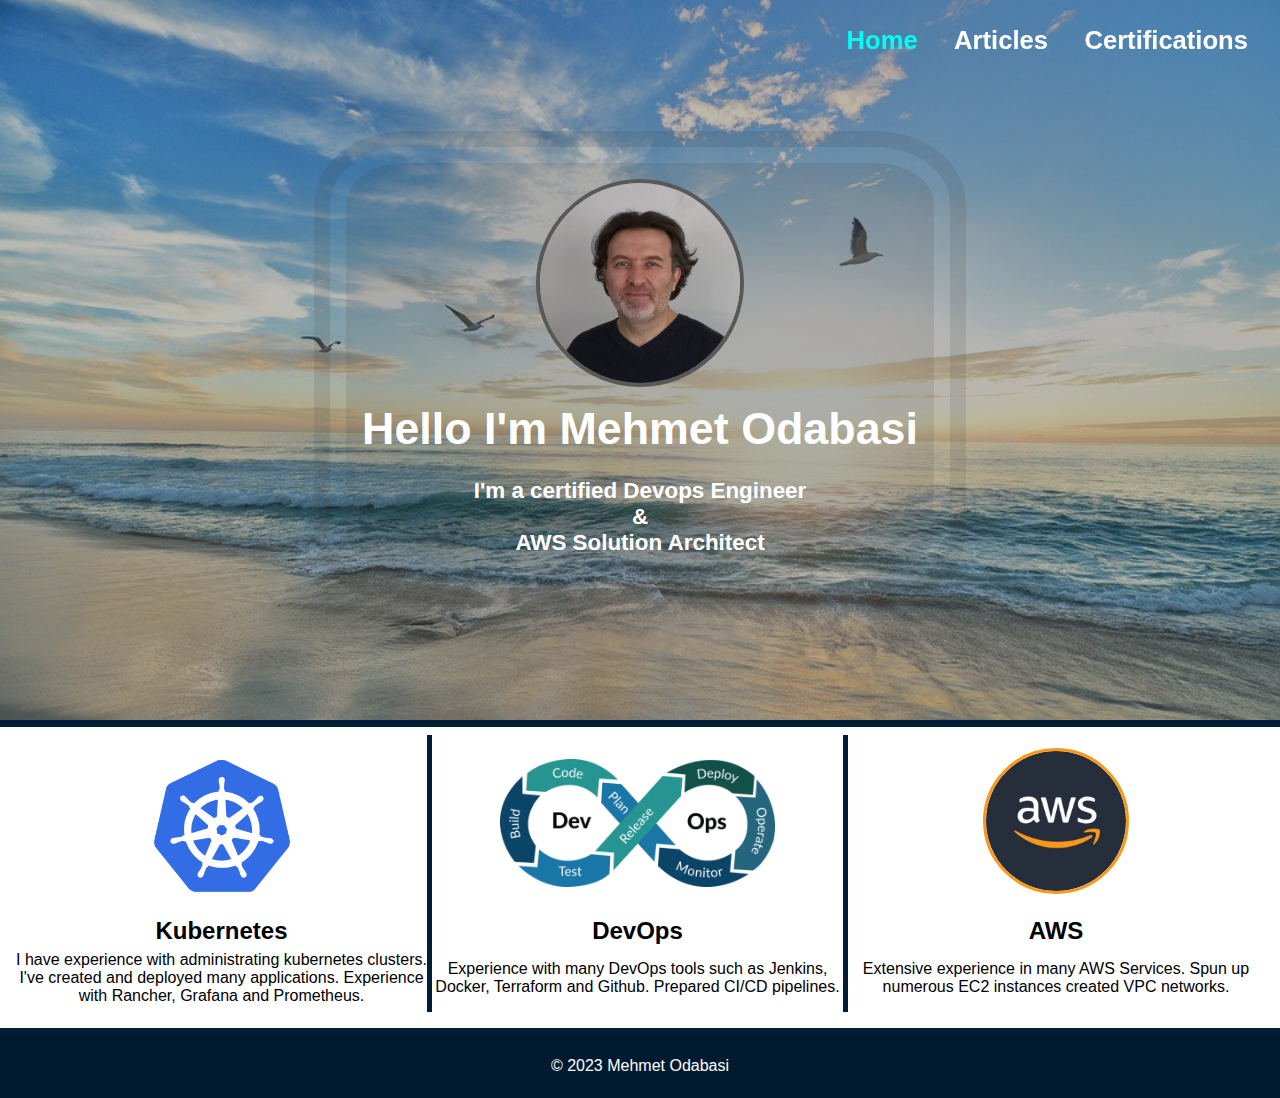
==== commit 02d4c45a: "css file modified" ====
--- a/index.html
+++ b/index.html
@@ -18,7 +18,7 @@
         <a href=""><img src="" alt="" /></a>
       </nav>
       <nav>
-        <a href="index.html" style="color: #00f6fa">Home</a>
+        <a href="index.html" style="color: #00fff2">Home</a>
         <a href="articles.html">Articles</a>
         <a href="certifications.html">Certifications</a>
       </nav>
--- a/style.css
+++ b/style.css
@@ -17,9 +17,13 @@
 }
 header a:hover {
   text-decoration: none;
-  color: #00f6fa;
-}
-
+  color: #09c7e9;
+}
+
+.firstbody header a:hover {
+  text-decoration: none;
+  color: #00fff2;
+}
 header {
   display: flex;
   justify-content: space-between;
@@ -45,6 +49,7 @@
   justify-content: space-between;
   align-items: center;
   position: fixed;
+  z-index: 100;
   top: 0;
   width: 100%;
   background-color: #2b2b2b;
@@ -53,6 +58,7 @@
   padding: 0.45rem 1rem;
 }
 
+/*? Home Page CSS */
 .banner {
   background-image: url(./images/cargo2.jpg);
   height: 80vh;
@@ -103,114 +109,6 @@
   position: relative;
   font-weight: bold;
 }
-.aboutus {
-  display: grid;
-  grid-template-columns: 2.5fr 1.5fr;
-  gap: 3rem;
-  padding: 2rem 1.5rem;
-}
-.aboutus1 {
-  display: grid;
-}
-.aboutus1top {
-  display: grid;
-  margin-bottom: 2rem;
-  padding: 0rem 2rem;
-}
-.aboutus1top h2 {
-  padding-bottom: 1.5rem;
-}
-.aboutus1bottom {
-  display: grid;
-  background-color: #35424a;
-  color: white;
-  padding: 2rem 2rem;
-}
-.aboutus2 {
-  background-color: #35424a;
-  color: white;
-  padding: 2rem;
-  height: 60%;
-}
-.aboutus2 h2 {
-  padding-bottom: 1.5rem;
-}
-.services {
-  display: grid;
-  grid-template-columns: 3fr 1.5fr;
-  gap: 6rem;
-  padding: 2rem 1.5rem;
-  max-height: 60vh;
-}
-
-.services1 {
-  display: grid;
-  gap: 9px;
-}
-.services1section {
-  background-color: #c1c0c06d;
-  border: 1px solid rgba(128, 128, 128, 0.434);
-  padding: 1rem 2rem;
-  display: grid;
-  grid-template-rows: 1.5fr 3.2fr 1fr;
-  max-height: 110px;
-}
-
-.services2 {
-  background-color: #35424a;
-  color: white;
-  padding: 2rem;
-  height: 72.5%;
-}
-textarea {
-  resize: none;
-  width: fit-content;
-  height: 4rem;
-  margin-top: 4rem;
-}
-
-form {
-  padding: 0.5rem;
-}
-
-form input,
-form textarea {
-  margin: 0.5rem 1rem 1rem 0.5rem;
-  width: 90%;
-  padding: 0.2rem 0.5rem;
-}
-
-form input {
-  height: 1.5rem;
-  margin-top: 0.5rem;
-}
-
-.subscribe {
-  color: white;
-  background-color: #35424a;
-  display: flex;
-  justify-content: space-between;
-  height: 7vh;
-  align-items: center;
-  padding-left: 2rem;
-  font-size: 1.5rem;
-}
-#email {
-  padding: 0.5rem 0.4rem;
-  margin-right: 0.5rem;
-}
-#submit {
-  color: white;
-  background-color: #de3b78;
-  padding: 0.8rem 1.3rem;
-  border: 0;
-  border-radius: 0.6rem;
-  margin-right: 1.1rem;
-  cursor: pointer;
-  width: auto;
-  height: auto;
-}
-
 .info {
   display: grid;
   grid-template-columns: 1fr 1fr 1fr;
@@ -220,7 +118,6 @@
   border: 3px solid #001e38;
   border-width: 7.5px 0;
 }
-
 .img1 {
   display: grid;
   justify-items: center;
@@ -232,17 +129,14 @@
   text-align: center;
   margin-top: 1rem;
 }
-
 #aws {
   outline: 3px solid #fa981a;
   border-radius: 50%;
 }
-
 #devops {
   position: relative;
   top: 8px;
 }
-
 .part {
   display: grid;
   grid-template-rows: 3fr 2fr;
@@ -257,6 +151,86 @@
   border-right: 0px solid orange;
 }
 
+/*? Certifications CSS */
+#certbody {
+  background: rgb(0, 0, 0);
+  display: grid;
+  place-items: center;
+}
+
+#certbody img {
+  border-radius: 1.5%;
+}
+
+.maincert,
+.othercert {
+  text-align: center;
+  font-size: 3.5rem;
+  font-weight: bold;
+  color: #ffffffb5;
+}
+
+.maincert {
+  width: 90%;
+  display: grid;
+  margin-top: 5rem;
+  justify-content: center;
+  padding-top: 2.5rem;
+}
+
+.maincert div:nth-child(2) {
+  display: flex;
+  justify-content: center;
+  gap: 25px;
+  padding: 9.5rem 0 9.5rem;
+  background-color: rgba(84, 108, 132, 0.296);
+  border-radius: 35px;
+}
+
+.maincert div:nth-child(1) {
+  position: relative;
+  top: 100px;
+}
+
+.maincert div:nth-child(2) img:nth-child(1) {
+  position: relative;
+  top: 5rem;
+}
+.maincert div:nth-child(2) img:nth-child(3) {
+  position: relative;
+  top: 5rem;
+}
+
+#cert1:hover {
+}
+
+.othercert {
+  width: 100%;
+  display: grid;
+  justify-items: center;
+  margin-top: 0rem;
+  padding-top: 2.5rem;
+}
+
+.othercert div:nth-child(2) {
+  width: 90%;
+  display: flex;
+  flex-flow: row wrap;
+  justify-content: space-evenly;
+  gap: 55px;
+  padding: 12.5rem 0% 5rem;
+  background-color: rgba(84, 108, 132, 0.296);
+  border-radius: 35px;
+  margin-bottom: 3rem;
+}
+
+.othercert div:nth-child(1) {
+  position: relative;
+  top: 100px;
+}
+
+/*? Articles CSS */
+/*? Footer CSS */
 footer {
   background-color: #001a30;
   text-align: center;
@@ -268,14 +242,7 @@
   bottom: 0;
   width: 100%;
   color: white;
-  padding-top: 0rem;
 }
 footer nav {
   position: absolute;
 }
-.logo {
-  display: flex;
-  align-items: center;
-  justify-content: center;
-  color: black;
-}
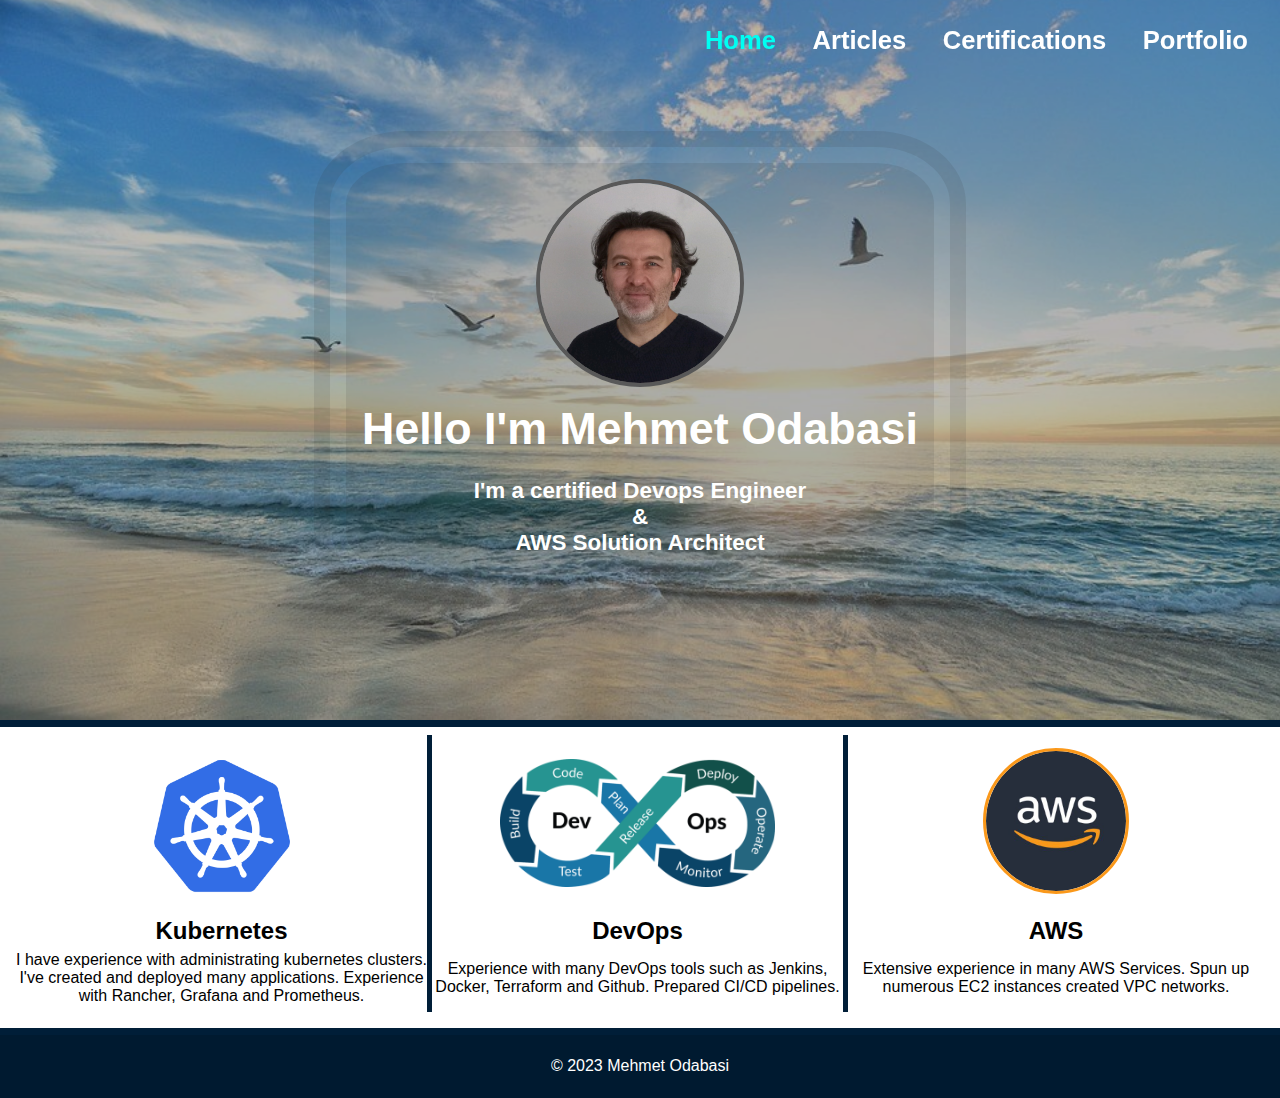
==== commit 25d12fac: "portfolio added" ====
--- a/index.html
+++ b/index.html
@@ -1,87 +1,105 @@
-<!DOCTYPE html>
-<html lang="en">
-  <head>
-    <meta charset="UTF-8" />
-    <meta http-equiv="X-UA-Compatible" content="IE=edge" />
-    <meta name="viewport" content="width=device-width, initial-scale=1.0" />
-    <title>Mehmet Odabasi</title>
-    <link rel="stylesheet" href="style.css" />
-    <link rel="shortcut icon" href="images/favicon4.png" type="image/x-icon" />
-  </head>
-  <body class="firstbody">
-    <header>
-      <!-- <h1><span id="title">Mehmet</span> <span id="title2">Odabasi</span></h1> -->
-      <nav>
-        <a href=""><img src="" alt="" /></a>
-        <a href=""><img src="" alt="" /></a>
-        <a href=""><img src="" alt="" /></a>
-        <a href=""><img src="" alt="" /></a>
-      </nav>
-      <nav>
-        <a href="index.html" style="color: #00fff2">Home</a>
-        <a href="articles.html">Articles</a>
-        <a href="certifications.html">Certifications</a>
-      </nav>
-    </header>
-    <div class="banner">
-      <div></div>
-      <div class="midbanner">
-        <img src="./images/profilepic.jpeg" alt="profile pic" width="200px" />
-        <h1>Hello I'm Mehmet Odabasi</h1>
-        <p>I'm a certified Devops Engineer</p>
-        <p>&</p>
-        <p>AWS Solution Architect</p>
-      </div>
-      <div></div>
-    </div>
-
-    <div class="info">
-      <div class="part">
-        <div class="img1">
-          <img src="./images/kubernetes.png" alt="" width="150px" />
-        </div>
-        <div class="writing">
-          <h2>Kubernetes</h2>
-          <p>
-            I have experience with administrating kubernetes clusters. I've
-            created and deployed many applications. Experience with Rancher,
-            Grafana and Prometheus.
-          </p>
-        </div>
-      </div>
-      <div class="part">
-        <div class="img1" id="devops">
-          <img src="./images/devops.png" alt="" width="275px" />
-        </div>
-        <div class="writing">
-          <h2>DevOps</h2>
-          <p>
-            Experience with many DevOps tools such as Jenkins, Docker, Terraform
-            and Github. Prepared CI/CD pipelines.
-          </p>
-        </div>
-      </div>
-      <div class="part">
-        <div class="img1">
-          <img src="./images/aws.jpg" alt="" width="140px" id="aws" />
-        </div>
-        <div class="writing">
-          <h2>AWS</h2>
-          <p>
-            Extensive experience in many AWS Services. Spun up numerous EC2
-            instances created VPC networks.
-          </p>
-        </div>
-      </div>
-    </div>
-
-    <footer>
-      <p>&#169; 2023 Mehmet Odabasi</p>
-      <nav>
-        <a href=""><img src="" alt="" /></a>
-        <a href=""><img src="" alt="" /></a>
-        <a href=""><img src="" alt="" /></a>
-      </nav>
-    </footer>
-  </body>
-</html>
+<!DOCTYPE html>
+<html lang="en">
+  <head>
+    <meta charset="UTF-8" />
+    <meta http-equiv="X-UA-Compatible" content="IE=edge" />
+    <meta name="viewport" content="width=device-width, initial-scale=1.0" />
+    <title>Mehmet Odabasi</title>
+    <link rel="stylesheet" href="style.css" />
+    <link rel="shortcut icon" href="images/favicon4.png" type="image/x-icon" />
+    <script
+      src="https://kit.fontawesome.com/12dbc08a40.js"
+      crossorigin="anonymous"
+    ></script>
+  </head>
+  <body class="firstbody">
+    <header>
+      <!-- <h1><span id="title">Mehmet</span> <span id="title2">Odabasi</span></h1> -->
+      <nav class="homesocials">
+        <a href="https://www.linkedin.com/in/mehmet-odabasi/" target="_blank"
+          ><i class="fa-brands fa-linkedin"></i
+        ></a>
+        <a href="https://twitter.com/mehmetodabashi" target="_blank"
+          ><i class="fa-brands fa-twitter"></i
+        ></a>
+        <a href="https://medium.com/@mehmetodabashi" target="_blank"
+          ><i class="fa-brands fa-medium"></i
+        ></a>
+        <a href="https://github.com/OdabasiMehmet" target="_blank"
+          ><i class="fa-brands fa-github"></i
+        ></a>
+      </nav>
+      <nav>
+        <a href="index.html" style="color: #00fff2">Home</a>
+        <a href="articles.html">Articles</a>
+        <a href="certifications.html">Certifications</a>
+        <a href="portfolio.html">Portfolio</a>
+      </nav>
+    </header>
+    <div class="banner">
+      <div></div>
+      <div class="midbanner">
+        <img src="./images/profilepic.jpeg" alt="profile pic" width="200px" />
+        <h1>Hello I'm Mehmet Odabasi</h1>
+        <p>I'm a certified Devops Engineer</p>
+        <p>&</p>
+        <p>AWS Solution Architect</p>
+      </div>
+      <div></div>
+    </div>
+
+    <div class="info">
+      <div class="part">
+        <div class="img1">
+          <img src="./images/kubernetes.png" alt="" width="150px" />
+        </div>
+        <div class="writing">
+          <h2>Kubernetes</h2>
+          <p>
+            I have experience with administrating kubernetes clusters. I've
+            created and deployed many applications. Experience with Rancher,
+            Grafana and Prometheus.
+          </p>
+        </div>
+      </div>
+      <div class="part">
+        <div class="img1" id="devops">
+          <img src="./images/devops.png" alt="" width="275px" />
+        </div>
+        <div class="writing">
+          <h2>DevOps</h2>
+          <p>
+            Experience with many DevOps tools such as Jenkins, Docker, Terraform
+            and Github. Prepared CI/CD pipelines.
+          </p>
+        </div>
+      </div>
+      <div class="part">
+        <div class="img1">
+          <img src="./images/aws.jpg" alt="" width="140px" id="aws" />
+        </div>
+        <div class="writing">
+          <h2>AWS</h2>
+          <p>
+            Extensive experience in many AWS Services. Spun up numerous EC2
+            instances created VPC networks.
+          </p>
+        </div>
+      </div>
+    </div>
+
+    <footer>
+      <p>&#169; 2023 Mehmet Odabasi</p>
+ <!-- hitwebcounter Code START -->
+<a href="https://www.hitwebcounter.com" target="_blank" style="display: none;">
+  <img src="https://hitwebcounter.com/counter/counter.php?page=8146272&style=0010&nbdigits=5&type=ip&initCount=0" title="Free Counter" Alt="web counter"   border="0" width="75px"/></a>                      
+   
+    
+      <nav>
+        <a href=""><img src="" alt="" /></a>
+        <a href=""><img src="" alt="" /></a>
+        <a href=""><img src="" alt="" /></a>
+      </nav>
+    </footer>
+  </body>
+</html>
--- a/style.css
+++ b/style.css
@@ -173,7 +173,7 @@
 .maincert {
   width: 90%;
   display: grid;
-  margin-top: 5rem;
+  margin-top: 2.5rem;
   justify-content: center;
   padding-top: 2.5rem;
 }
@@ -201,14 +201,11 @@
   top: 5rem;
 }
 
-#cert1:hover {
-}
-
 .othercert {
   width: 100%;
   display: grid;
   justify-items: center;
-  margin-top: 0rem;
+  margin-top: -2rem;
   padding-top: 2.5rem;
 }
 
@@ -218,7 +215,7 @@
   flex-flow: row wrap;
   justify-content: space-evenly;
   gap: 55px;
-  padding: 12.5rem 0% 5rem;
+  padding: 9.5rem 0% 5rem;
   background-color: rgba(84, 108, 132, 0.296);
   border-radius: 35px;
   margin-bottom: 3rem;
@@ -230,6 +227,44 @@
 }
 
 /*? Articles CSS */
+.articlebody {
+  display: grid;
+  place-items: center;
+  width: 100%;
+  background: black;
+}
+.articlediv {
+  margin-top: calc(4rem + 7.5vh);
+  width: 70%;
+  background-color: rgba(84, 108, 132, 0.296);
+  display: grid;
+  justify-content: center;
+  border-radius: 35px;
+  text-align: center;
+  font-size: 3.5rem;
+  font-weight: bold;
+  color: #ffffffb5;
+  padding-top: 2.5rem;
+  margin-bottom: 3rem;
+}
+.articlediv div:nth-child(2) {
+  padding: 3.5rem 0% 5rem;
+  display: grid;
+  flex-flow: column wrap;
+  align-items: center;
+  width: 100%;
+  gap: 17.5px;
+}
+
+.articlediv div:nth-child(3) a img {
+  border: 3px solid red;
+}
+
+.med_links img {
+  height: 200px;
+  width: 750px;
+}
+
 /*? Footer CSS */
 footer {
   background-color: #001a30;
@@ -246,3 +281,47 @@
 footer nav {
   position: absolute;
 }
+
+.socials {
+  padding-left: 10rem;
+}
+header .socials a {
+  color: #ffffff;
+  padding-right: 0.3rem;
+  font-size: 2rem;
+}
+
+header .socials a:hover {
+  color: rgb(3, 144, 226);
+  font-size: 2.4rem;
+}
+
+.homesocials {
+  padding-left: 1rem;
+}
+header .homesocials a {
+  color: #ffffff;
+  padding-right: 0.3rem;
+  font-size: 2rem;
+}
+
+header .homesocials a:hover {
+  color: rgb(3, 144, 226);
+  font-size: 2.4rem;
+}
+.showWhite {
+  
+  display: grid;
+  padding: 5rem;
+  color:rgba(12, 12, 12, 0.837);
+  font-size: 1.2rem;
+  line-height: 1.5;
+  margin: 1rem 0;
+  padding: 5rem;
+  background-color: #ffffff;
+}
+.showWhite img {
+  display: block;
+  margin: 0 auto;
+  }
+
